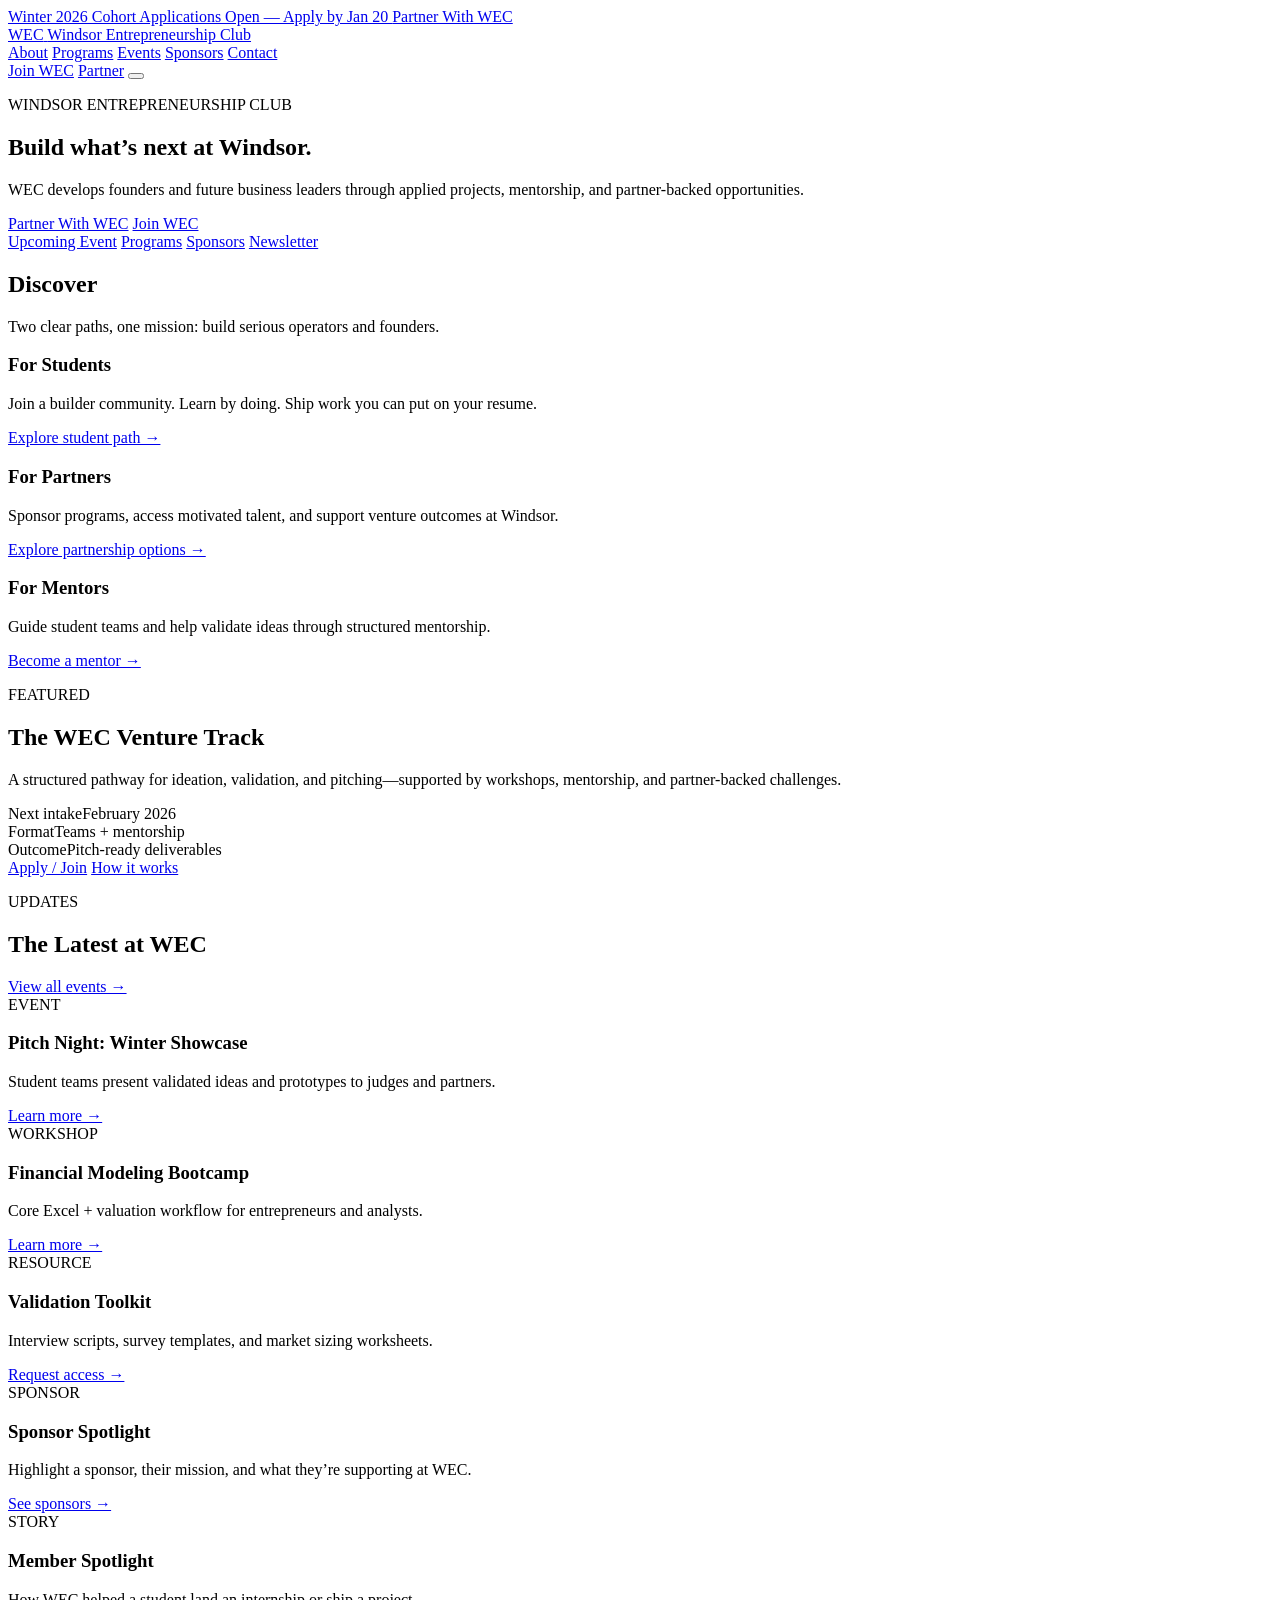
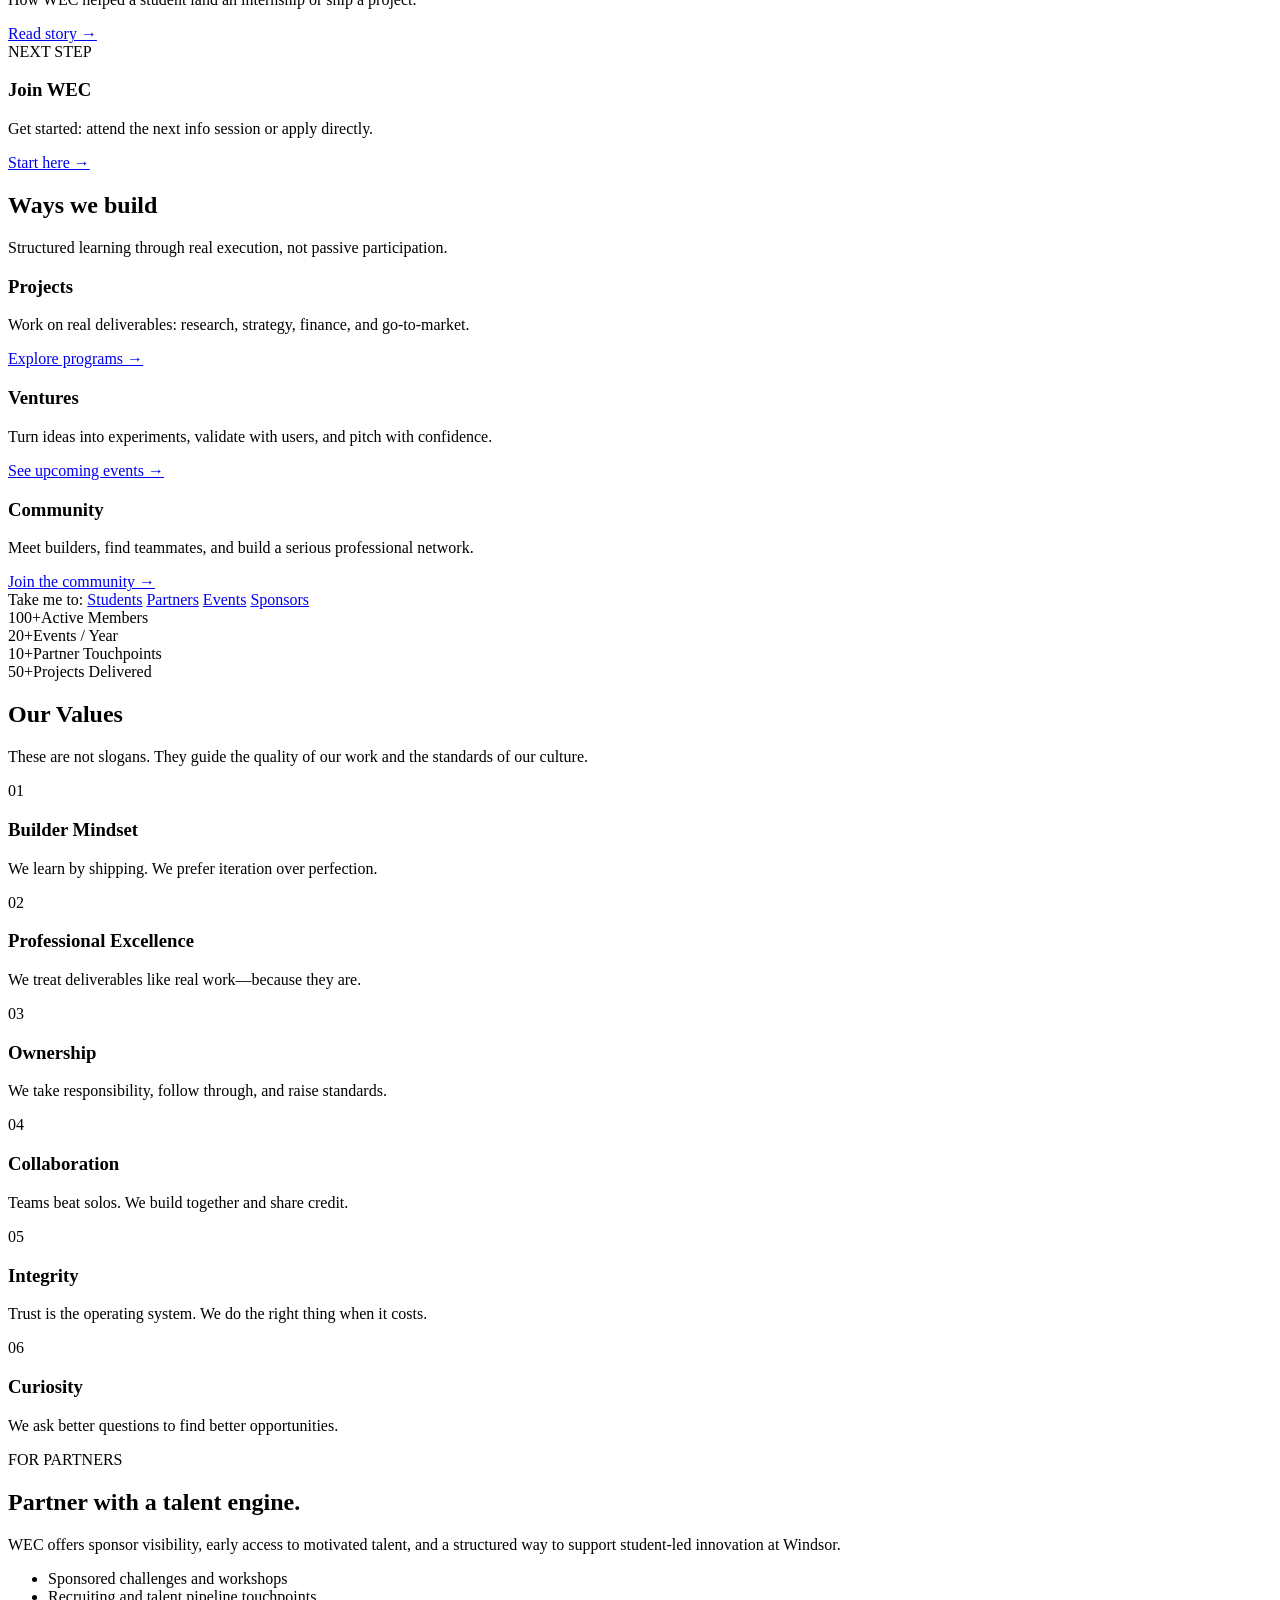
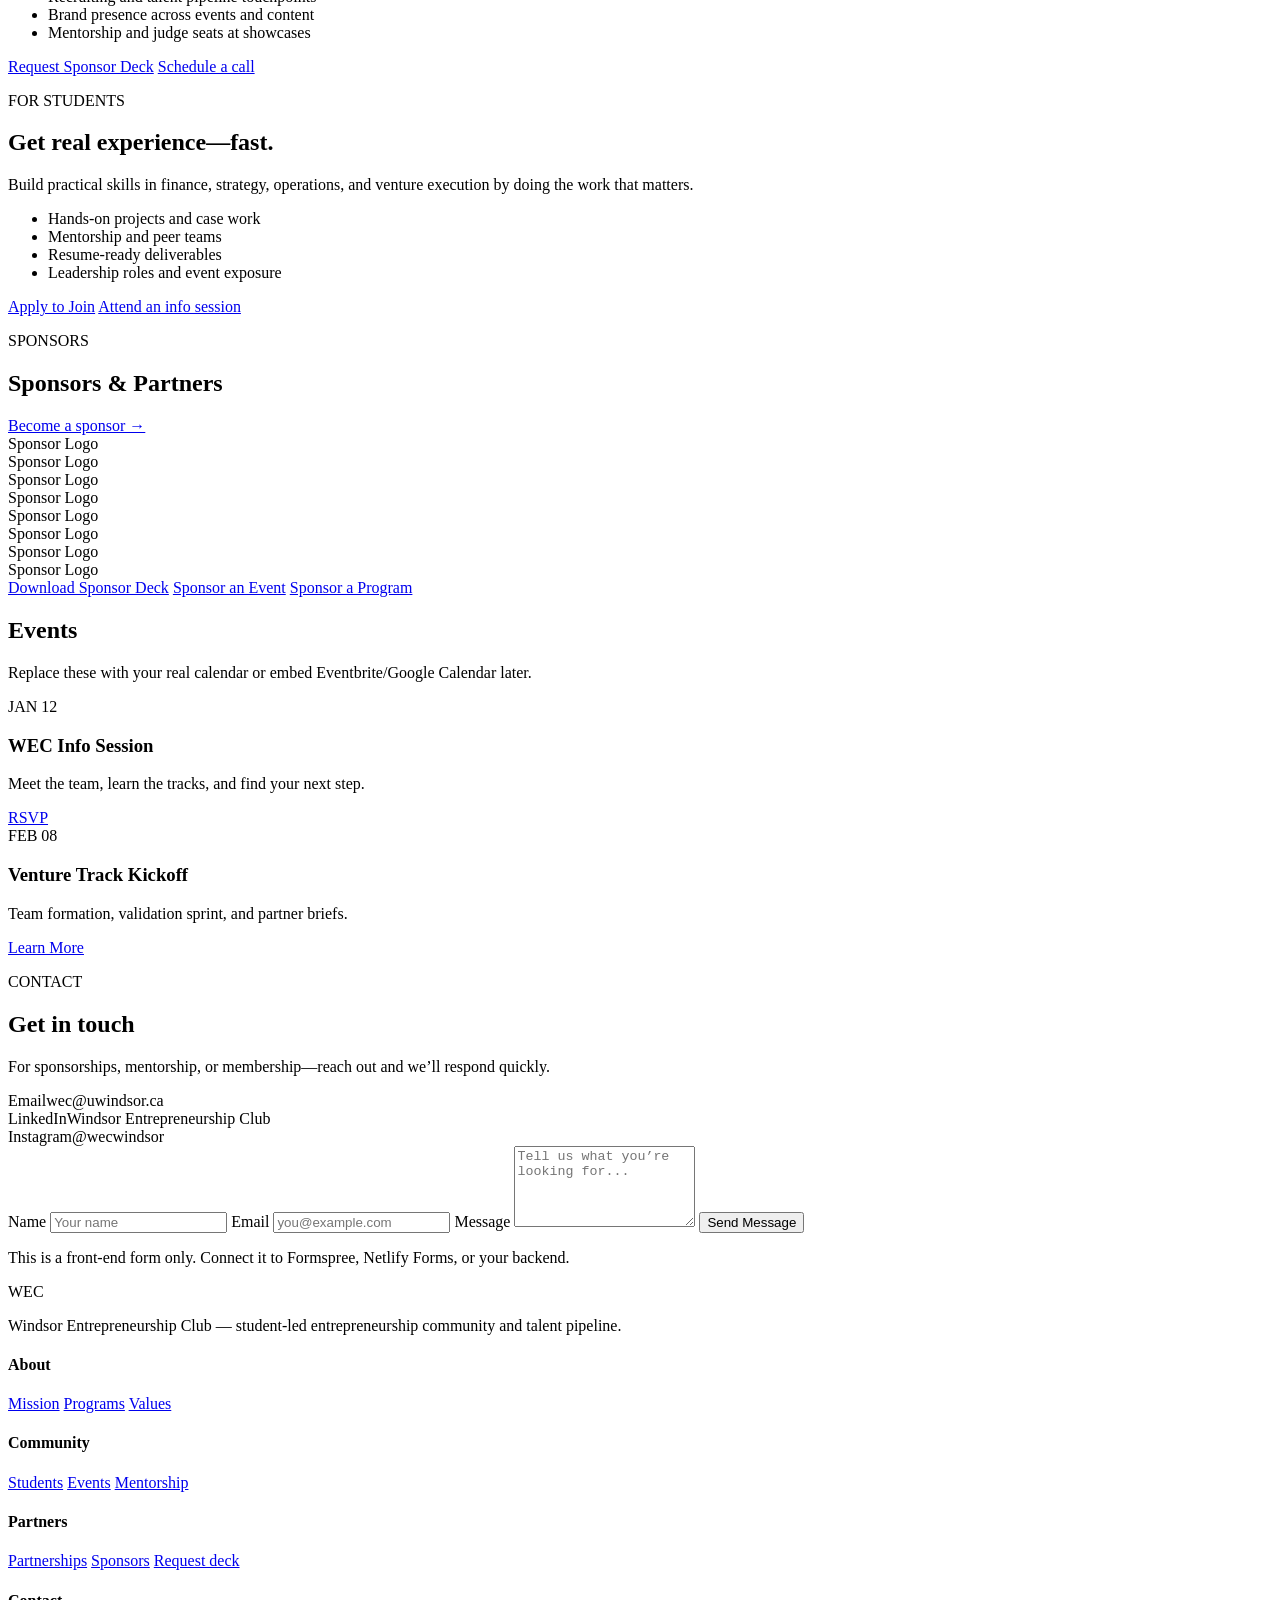
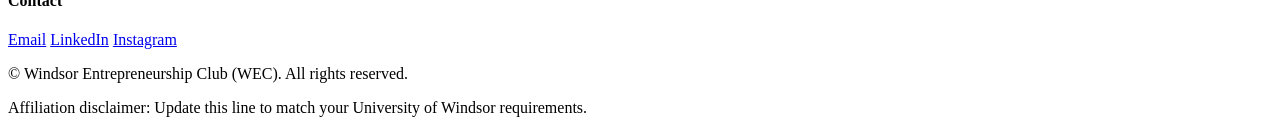
==== index.html @ 455e9944 "Update and rename WEC Website/main.html to index.html" ====
<!doctype html>
<html lang="en">
<head>
  <meta charset="utf-8" />
  <meta name="viewport" content="width=device-width, initial-scale=1" />
  <title>WEC — Windsor Entrepreneurship Club</title>
  <meta name="description" content="Windsor Entrepreneurship Club (WEC) — building founders and future business leaders through applied projects, mentorship, and partner-backed opportunities." />
  <link rel="preconnect" href="https://fonts.googleapis.com">
  <link rel="preconnect" href="https://fonts.gstatic.com" crossorigin>
  <!-- You can swap this for your preferred font -->
  <link href="https://fonts.googleapis.com/css2?family=Inter:wght@300;400;500;600;700&display=swap" rel="stylesheet">
  <link rel="stylesheet" href="styles.css" />
</head>

<body>
  <!-- Top Announcement Bar -->
  <div class="topbar" role="region" aria-label="Announcements">
    <div class="container topbar__inner">
      <a class="topbar__link" href="#latest">
        Winter 2026 Cohort Applications Open — Apply by Jan 20
      </a>
      <a class="topbar__cta" href="#contact">Partner With WEC</a>
    </div>
  </div>

  <!-- Header / Nav -->
  <header class="header" role="banner">
    <div class="container header__inner">
      <a class="brand" href="#top" aria-label="WEC Home">
        <span class="brand__mark">WEC</span>
        <span class="brand__text">Windsor Entrepreneurship Club</span>
      </a>

      <nav class="nav" aria-label="Primary navigation">
        <a href="#about">About</a>
        <a href="#programs">Programs</a>
        <a href="#events">Events</a>
        <a href="#sponsors">Sponsors</a>
        <a href="#contact">Contact</a>
      </nav>

      <div class="header__actions">
        <a class="btn btn--ghost" href="#students">Join WEC</a>
        <a class="btn btn--primary" href="#partners">Partner</a>

        <button class="menuBtn" type="button" aria-label="Open menu" aria-expanded="false" aria-controls="mobileMenu">
          <span></span><span></span><span></span>
        </button>
      </div>
    </div>

    <!-- Mobile Menu -->
    <div id="mobileMenu" class="mobileMenu" hidden>
      <div class="container mobileMenu__inner">
        <a href="#about">About</a>
        <a href="#programs">Programs</a>
        <a href="#events">Events</a>
        <a href="#sponsors">Sponsors</a>
        <a href="#contact">Contact</a>
        <div class="mobileMenu__ctas">
          <a class="btn btn--ghost" href="#students">Join WEC</a>
          <a class="btn btn--primary" href="#partners">Partner</a>
        </div>
      </div>
    </div>
  </header>

  <main id="top">
    <!-- HERO (full-bleed, VOUS-style) -->
    <section class="hero" aria-label="Hero">
      <div class="hero__media" aria-hidden="true">
        <!-- Option A: Background image -->
        <div class="hero__bg" style="background-image:url('https://images.unsplash.com/photo-1521737604893-d14cc237f11d?auto=format&fit=crop&w=2400&q=80');"></div>

        <!-- Option B: Background video (uncomment and provide src)
        <video class="hero__video" autoplay muted loop playsinline>
          <source src="assets/wec-hero.mp4" type="video/mp4" />
        </video>
        -->
        <div class="hero__overlay"></div>
      </div>

      <div class="container hero__content">
        <p class="eyebrow">WINDSOR ENTREPRENEURSHIP CLUB</p>
        <h1>Build what’s next at Windsor.</h1>
        <p class="lead">
          WEC develops founders and future business leaders through applied projects, mentorship,
          and partner-backed opportunities.
        </p>

        <div class="hero__ctaRow">
          <a class="btn btn--primary" href="#partners">Partner With WEC</a>
          <a class="btn btn--ghost" href="#students">Join WEC</a>
        </div>

        <div class="hero__quicklinks" role="navigation" aria-label="Quick links">
          <a href="#events">Upcoming Event</a>
          <a href="#programs">Programs</a>
          <a href="#sponsors">Sponsors</a>
          <a href="#contact">Newsletter</a>
        </div>
      </div>
    </section>

    <!-- DISCOVER TILES -->
    <section class="section" aria-label="Discover">
      <div class="container">
        <div class="section__head">
          <h2>Discover</h2>
          <p>Two clear paths, one mission: build serious operators and founders.</p>
        </div>

        <div class="grid grid--3">
          <article class="tile">
            <div class="tile__img" style="background-image:url('https://images.unsplash.com/photo-1523240795612-9a054b0db644?auto=format&fit=crop&w=1600&q=80');"></div>
            <div class="tile__body">
              <h3>For Students</h3>
              <p>Join a builder community. Learn by doing. Ship work you can put on your resume.</p>
              <a class="link" href="#students">Explore student path →</a>
            </div>
          </article>

          <article class="tile">
            <div class="tile__img" style="background-image:url('https://images.unsplash.com/photo-1556761175-4b46a572b786?auto=format&fit=crop&w=1600&q=80');"></div>
            <div class="tile__body">
              <h3>For Partners</h3>
              <p>Sponsor programs, access motivated talent, and support venture outcomes at Windsor.</p>
              <a class="link" href="#partners">Explore partnership options →</a>
            </div>
          </article>

          <article class="tile">
            <div class="tile__img" style="background-image:url('https://images.unsplash.com/photo-1522202176988-66273c2fd55f?auto=format&fit=crop&w=1600&q=80');"></div>
            <div class="tile__body">
              <h3>For Mentors</h3>
              <p>Guide student teams and help validate ideas through structured mentorship.</p>
              <a class="link" href="#contact">Become a mentor →</a>
            </div>
          </article>
        </div>
      </div>
    </section>

    <!-- CONNECT FEATURE -->
    <section class="section section--alt" id="programs" aria-label="Featured program">
      <div class="container">
        <div class="feature">
          <div class="feature__content">
            <p class="eyebrow">FEATURED</p>
            <h2>The WEC Venture Track</h2>
            <p class="lead">
              A structured pathway for ideation, validation, and pitching—supported by workshops,
              mentorship, and partner-backed challenges.
            </p>
            <div class="feature__meta">
              <div><span class="meta__label">Next intake</span><span class="meta__value">February 2026</span></div>
              <div><span class="meta__label">Format</span><span class="meta__value">Teams + mentorship</span></div>
              <div><span class="meta__label">Outcome</span><span class="meta__value">Pitch-ready deliverables</span></div>
            </div>
            <div class="feature__actions">
              <a class="btn btn--primary" href="#contact">Apply / Join</a>
              <a class="btn btn--ghost" href="#about">How it works</a>
            </div>
          </div>

          <div class="feature__media" aria-hidden="true">
            <div class="feature__img" style="background-image:url('https://images.unsplash.com/photo-1559136555-9303baea8ebd?auto=format&fit=crop&w=1800&q=80');"></div>
          </div>
        </div>
      </div>
    </section>

    <!-- LATEST -->
    <section class="section" id="latest" aria-label="Latest">
      <div class="container">
        <div class="section__head section__head--row">
          <div>
            <p class="eyebrow">UPDATES</p>
            <h2>The Latest at WEC</h2>
          </div>
          <a class="link" href="#events">View all events →</a>
        </div>

        <div class="cards">
          <article class="card">
            <span class="tag">EVENT</span>
            <h3>Pitch Night: Winter Showcase</h3>
            <p>Student teams present validated ideas and prototypes to judges and partners.</p>
            <a class="link" href="#events">Learn more →</a>
          </article>

          <article class="card">
            <span class="tag">WORKSHOP</span>
            <h3>Financial Modeling Bootcamp</h3>
            <p>Core Excel + valuation workflow for entrepreneurs and analysts.</p>
            <a class="link" href="#events">Learn more →</a>
          </article>

          <article class="card">
            <span class="tag">RESOURCE</span>
            <h3>Validation Toolkit</h3>
            <p>Interview scripts, survey templates, and market sizing worksheets.</p>
            <a class="link" href="#contact">Request access →</a>
          </article>

          <article class="card">
            <span class="tag">SPONSOR</span>
            <h3>Sponsor Spotlight</h3>
            <p>Highlight a sponsor, their mission, and what they’re supporting at WEC.</p>
            <a class="link" href="#sponsors">See sponsors →</a>
          </article>

          <article class="card">
            <span class="tag">STORY</span>
            <h3>Member Spotlight</h3>
            <p>How WEC helped a student land an internship or ship a project.</p>
            <a class="link" href="#students">Read story →</a>
          </article>

          <article class="card">
            <span class="tag">NEXT STEP</span>
            <h3>Join WEC</h3>
            <p>Get started: attend the next info session or apply directly.</p>
            <a class="link" href="#students">Start here →</a>
          </article>
        </div>
      </div>
    </section>

    <!-- WAYS WE DO COMMUNITY (Pillars) -->
    <section class="section section--alt" aria-label="Ways we do community">
      <div class="container">
        <div class="section__head">
          <h2>Ways we build</h2>
          <p>Structured learning through real execution, not passive participation.</p>
        </div>

        <div class="pillars">
          <div class="pillar">
            <h3>Projects</h3>
            <p>Work on real deliverables: research, strategy, finance, and go-to-market.</p>
            <a class="link" href="#programs">Explore programs →</a>
          </div>
          <div class="pillar">
            <h3>Ventures</h3>
            <p>Turn ideas into experiments, validate with users, and pitch with confidence.</p>
            <a class="link" href="#events">See upcoming events →</a>
          </div>
          <div class="pillar">
            <h3>Community</h3>
            <p>Meet builders, find teammates, and build a serious professional network.</p>
            <a class="link" href="#students">Join the community →</a>
          </div>
        </div>

        <div class="takeMeTo" aria-label="Take me to">
          <span class="takeMeTo__label">Take me to:</span>
          <a href="#students">Students</a>
          <a href="#partners">Partners</a>
          <a href="#events">Events</a>
          <a href="#sponsors">Sponsors</a>
        </div>
      </div>
    </section>

    <!-- METRICS BAND -->
    <section class="metrics" aria-label="Impact metrics">
      <div class="container metrics__inner">
        <div class="metric"><span class="metric__num">100+</span><span class="metric__label">Active Members</span></div>
        <div class="metric"><span class="metric__num">20+</span><span class="metric__label">Events / Year</span></div>
        <div class="metric"><span class="metric__num">10+</span><span class="metric__label">Partner Touchpoints</span></div>
        <div class="metric"><span class="metric__num">50+</span><span class="metric__label">Projects Delivered</span></div>
      </div>
    </section>

    <!-- VALUES SLIDER (Drag) -->
  <section class="section valuesSection" aria-label="Values" id="about">
  <div class="container">
    <div class="section__head">
      <h2>Our Values</h2>
      <p>These are not slogans. They guide the quality of our work and the standards of our culture.</p>
    </div>
  </div>

  <!-- Pinned area (sticky) -->
  <div class="valuesPin">
    <div class="container">
      <div class="valuesViewport">
        <div class="values__track" data-horizontal-track>
          <!-- value cards unchanged -->
          <article class="valueCard">
            <div class="valueCard__num">01</div>
            <h3>Builder Mindset</h3>
            <p>We learn by shipping. We prefer iteration over perfection.</p>
          </article>

          <article class="valueCard">
            <div class="valueCard__num">02</div>
            <h3>Professional Excellence</h3>
            <p>We treat deliverables like real work—because they are.</p>
          </article>

          <article class="valueCard">
            <div class="valueCard__num">03</div>
            <h3>Ownership</h3>
            <p>We take responsibility, follow through, and raise standards.</p>
          </article>

          <article class="valueCard">
            <div class="valueCard__num">04</div>
            <h3>Collaboration</h3>
            <p>Teams beat solos. We build together and share credit.</p>
          </article>

          <article class="valueCard">
            <div class="valueCard__num">05</div>
            <h3>Integrity</h3>
            <p>Trust is the operating system. We do the right thing when it costs.</p>
          </article>

          <article class="valueCard">
            <div class="valueCard__num">06</div>
            <h3>Curiosity</h3>
            <p>We ask better questions to find better opportunities.</p>
          </article>
        </div>
      </div>
    </div>
  </div>
</section>


    <!-- PARTNERS / STUDENTS SPLIT SECTIONS -->
    <section class="section section--alt" id="partners" aria-label="For partners">
      <div class="container split">
        <div class="split__left">
          <p class="eyebrow">FOR PARTNERS</p>
          <h2>Partner with a talent engine.</h2>
          <p class="lead">
            WEC offers sponsor visibility, early access to motivated talent, and a structured way
            to support student-led innovation at Windsor.
          </p>
          <ul class="bullets">
            <li>Sponsored challenges and workshops</li>
            <li>Recruiting and talent pipeline touchpoints</li>
            <li>Brand presence across events and content</li>
            <li>Mentorship and judge seats at showcases</li>
          </ul>
          <div class="split__actions">
            <a class="btn btn--primary" href="#contact">Request Sponsor Deck</a>
            <a class="btn btn--ghost" href="#contact">Schedule a call</a>
          </div>
        </div>

        <div class="split__right" aria-hidden="true">
          <div class="split__img" style="background-image:url('https://images.unsplash.com/photo-1553877522-43269d4ea984?auto=format&fit=crop&w=1800&q=80');"></div>
        </div>
      </div>
    </section>

    <section class="section" id="students" aria-label="For students">
      <div class="container split split--reverse">
        <div class="split__left">
          <p class="eyebrow">FOR STUDENTS</p>
          <h2>Get real experience—fast.</h2>
          <p class="lead">
            Build practical skills in finance, strategy, operations, and venture execution by doing
            the work that matters.
          </p>
          <ul class="bullets">
            <li>Hands-on projects and case work</li>
            <li>Mentorship and peer teams</li>
            <li>Resume-ready deliverables</li>
            <li>Leadership roles and event exposure</li>
          </ul>
          <div class="split__actions">
            <a class="btn btn--primary" href="#contact">Apply to Join</a>
            <a class="btn btn--ghost" href="#events">Attend an info session</a>
          </div>
        </div>

        <div class="split__right" aria-hidden="true">
          <div class="split__img" style="background-image:url('https://images.unsplash.com/photo-1522071820081-009f0129c71c?auto=format&fit=crop&w=1800&q=80');"></div>
        </div>
      </div>
    </section>

    <!-- SPONSORS -->
    <section class="section section--alt" id="sponsors" aria-label="Sponsors">
      <div class="container">
        <div class="section__head section__head--row">
          <div>
            <p class="eyebrow">SPONSORS</p>
            <h2>Sponsors & Partners</h2>
          </div>
          <a class="link" href="#contact">Become a sponsor →</a>
        </div>

        <div class="logoWall" role="list" aria-label="Sponsor logos">
          <!-- Replace these with real sponsor logos (SVG/PNG). -->
          <div class="logo" role="listitem">Sponsor Logo</div>
          <div class="logo" role="listitem">Sponsor Logo</div>
          <div class="logo" role="listitem">Sponsor Logo</div>
          <div class="logo" role="listitem">Sponsor Logo</div>
          <div class="logo" role="listitem">Sponsor Logo</div>
          <div class="logo" role="listitem">Sponsor Logo</div>
          <div class="logo" role="listitem">Sponsor Logo</div>
          <div class="logo" role="listitem">Sponsor Logo</div>
        </div>

        <div class="sponsorActions">
          <a class="btn btn--primary" href="#contact">Download Sponsor Deck</a>
          <a class="btn btn--ghost" href="#contact">Sponsor an Event</a>
          <a class="btn btn--ghost" href="#contact">Sponsor a Program</a>
        </div>
      </div>
    </section>

    <!-- EVENTS (simple placeholder) -->
    <section class="section" id="events" aria-label="Events">
      <div class="container">
        <div class="section__head">
          <h2>Events</h2>
          <p>Replace these with your real calendar or embed Eventbrite/Google Calendar later.</p>
        </div>

        <div class="eventList">
          <div class="event">
            <div class="event__date">
              <span class="event__month">JAN</span>
              <span class="event__day">12</span>
            </div>
            <div class="event__body">
              <h3>WEC Info Session</h3>
              <p>Meet the team, learn the tracks, and find your next step.</p>
            </div>
            <a class="btn btn--ghost" href="#contact">RSVP</a>
          </div>

          <div class="event">
            <div class="event__date">
              <span class="event__month">FEB</span>
              <span class="event__day">08</span>
            </div>
            <div class="event__body">
              <h3>Venture Track Kickoff</h3>
              <p>Team formation, validation sprint, and partner briefs.</p>
            </div>
            <a class="btn btn--ghost" href="#contact">Learn More</a>
          </div>
        </div>
      </div>
    </section>

    <!-- CONTACT -->
    <section class="section section--alt" id="contact" aria-label="Contact">
      <div class="container contact">
        <div>
          <p class="eyebrow">CONTACT</p>
          <h2>Get in touch</h2>
          <p class="lead">For sponsorships, mentorship, or membership—reach out and we’ll respond quickly.</p>

          <div class="contact__meta">
            <div><span class="meta__label">Email</span><span class="meta__value">wec@uwindsor.ca</span></div>
            <div><span class="meta__label">LinkedIn</span><span class="meta__value">Windsor Entrepreneurship Club</span></div>
            <div><span class="meta__label">Instagram</span><span class="meta__value">@wecwindsor</span></div>
          </div>
        </div>

        <form class="form" onsubmit="return false;">
          <label>
            <span>Name</span>
            <input type="text" placeholder="Your name" required />
          </label>

          <label>
            <span>Email</span>
            <input type="email" placeholder="you@example.com" required />
          </label>

          <label>
            <span>Message</span>
            <textarea rows="5" placeholder="Tell us what you’re looking for..." required></textarea>
          </label>

          <button class="btn btn--primary" type="submit">Send Message</button>
          <p class="form__note">This is a front-end form only. Connect it to Formspree, Netlify Forms, or your backend.</p>
        </form>
      </div>
    </section>
  </main>

  <!-- Footer -->
  <footer class="footer" role="contentinfo">
    <div class="container footer__inner">
      <div class="footer__brand">
        <div class="brand__mark brand__mark--footer">WEC</div>
        <p>Windsor Entrepreneurship Club — student-led entrepreneurship community and talent pipeline.</p>
      </div>

      <div class="footer__cols">
        <div class="footer__col">
          <h4>About</h4>
          <a href="#about">Mission</a>
          <a href="#programs">Programs</a>
          <a href="#values">Values</a>
        </div>
        <div class="footer__col">
          <h4>Community</h4>
          <a href="#students">Students</a>
          <a href="#events">Events</a>
          <a href="#contact">Mentorship</a>
        </div>
        <div class="footer__col">
          <h4>Partners</h4>
          <a href="#partners">Partnerships</a>
          <a href="#sponsors">Sponsors</a>
          <a href="#contact">Request deck</a>
        </div>
        <div class="footer__col">
          <h4>Contact</h4>
          <a href="#contact">Email</a>
          <a href="#contact">LinkedIn</a>
          <a href="#contact">Instagram</a>
        </div>
      </div>
    </div>

    <div class="container footer__bottom">
      <p>© <span id="year"></span> Windsor Entrepreneurship Club (WEC). All rights reserved.</p>
      <p class="muted">Affiliation disclaimer: Update this line to match your University of Windsor requirements.</p>
    </div>
  </footer>

  <script src="script.js"></script>
</body>
</html>
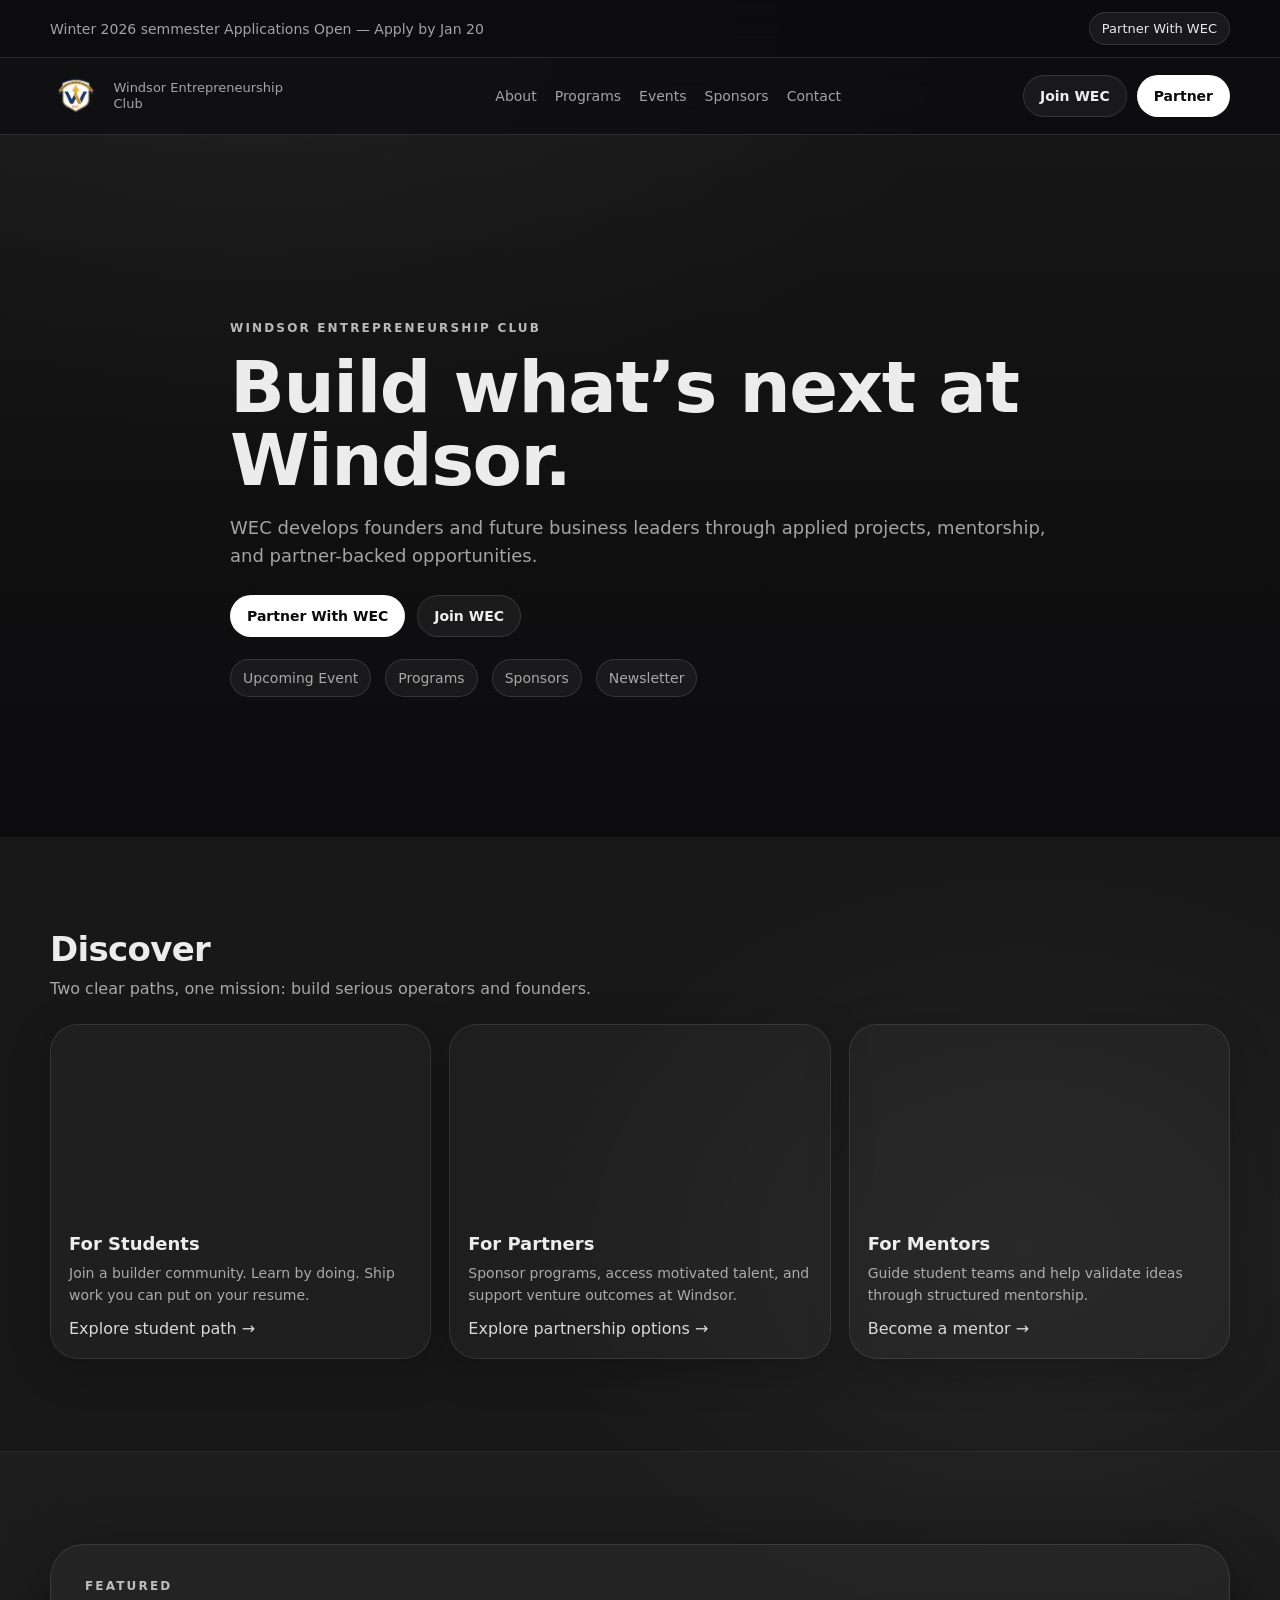
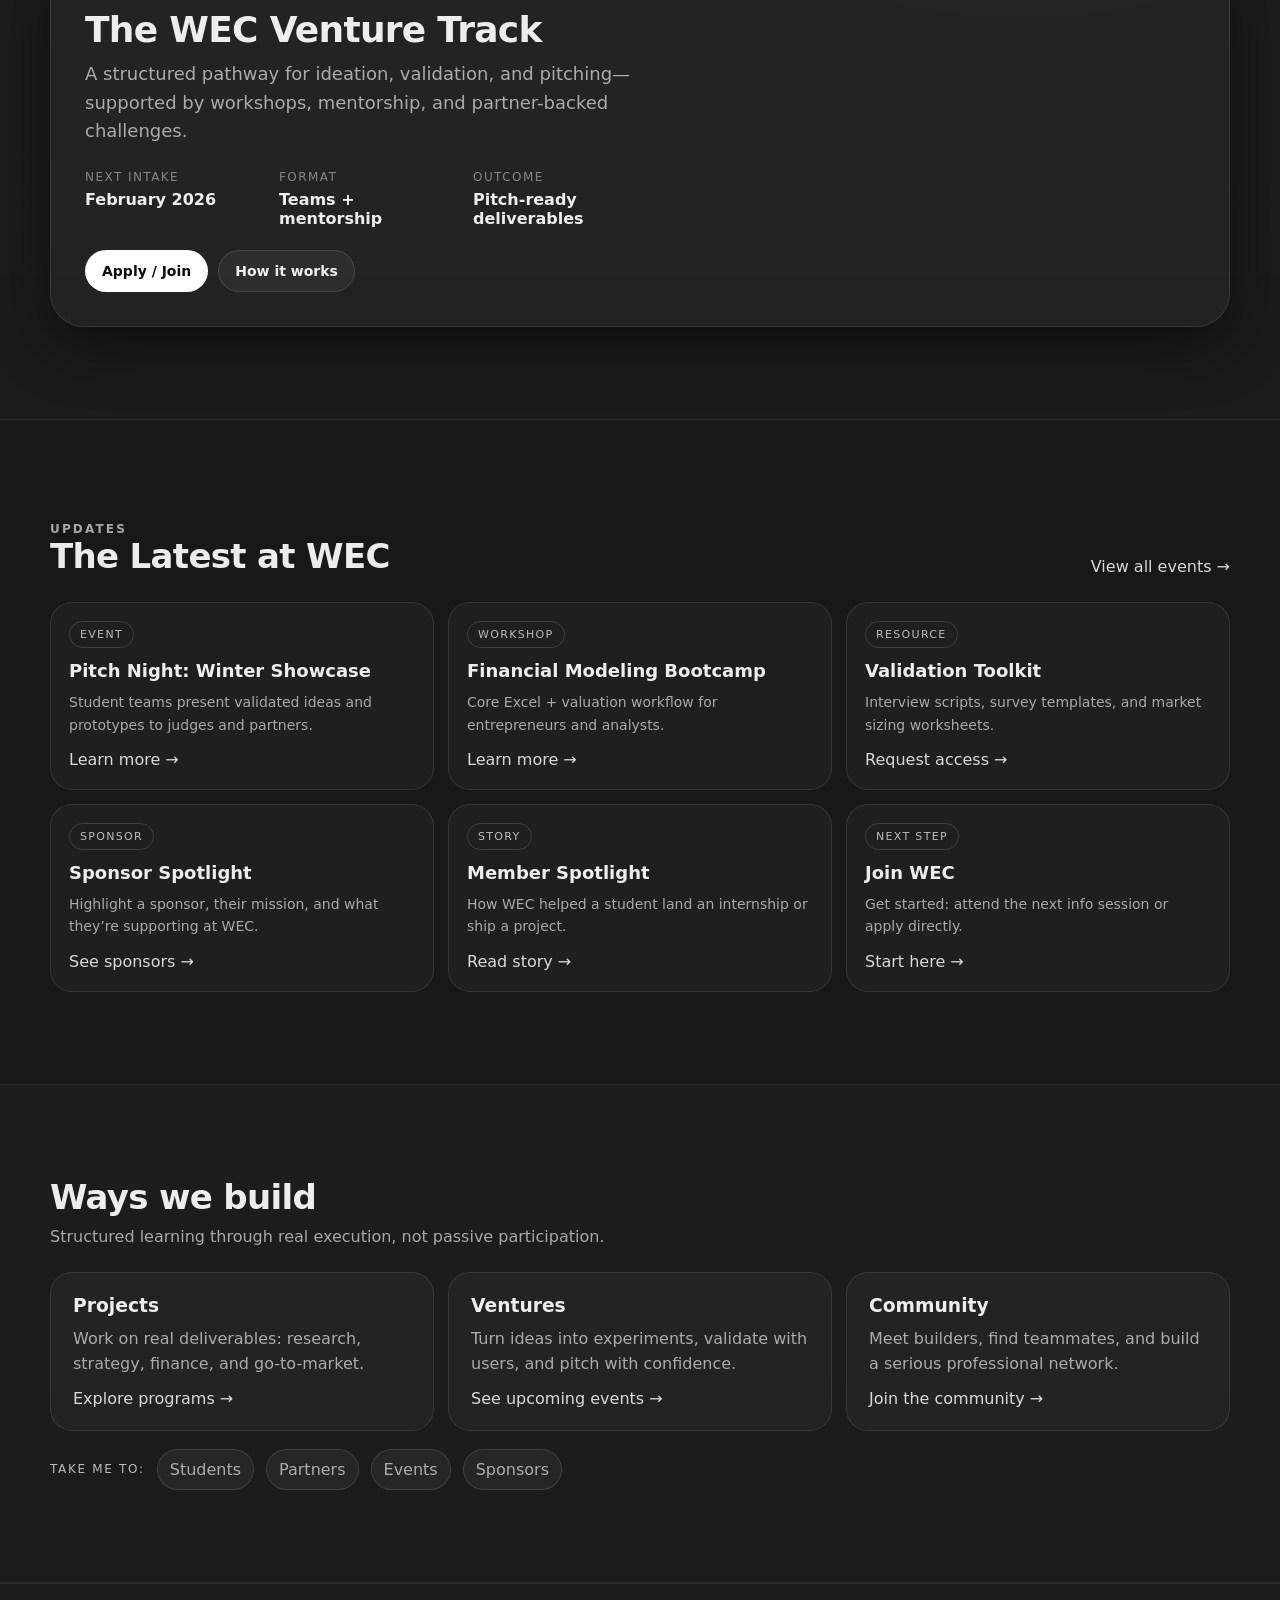
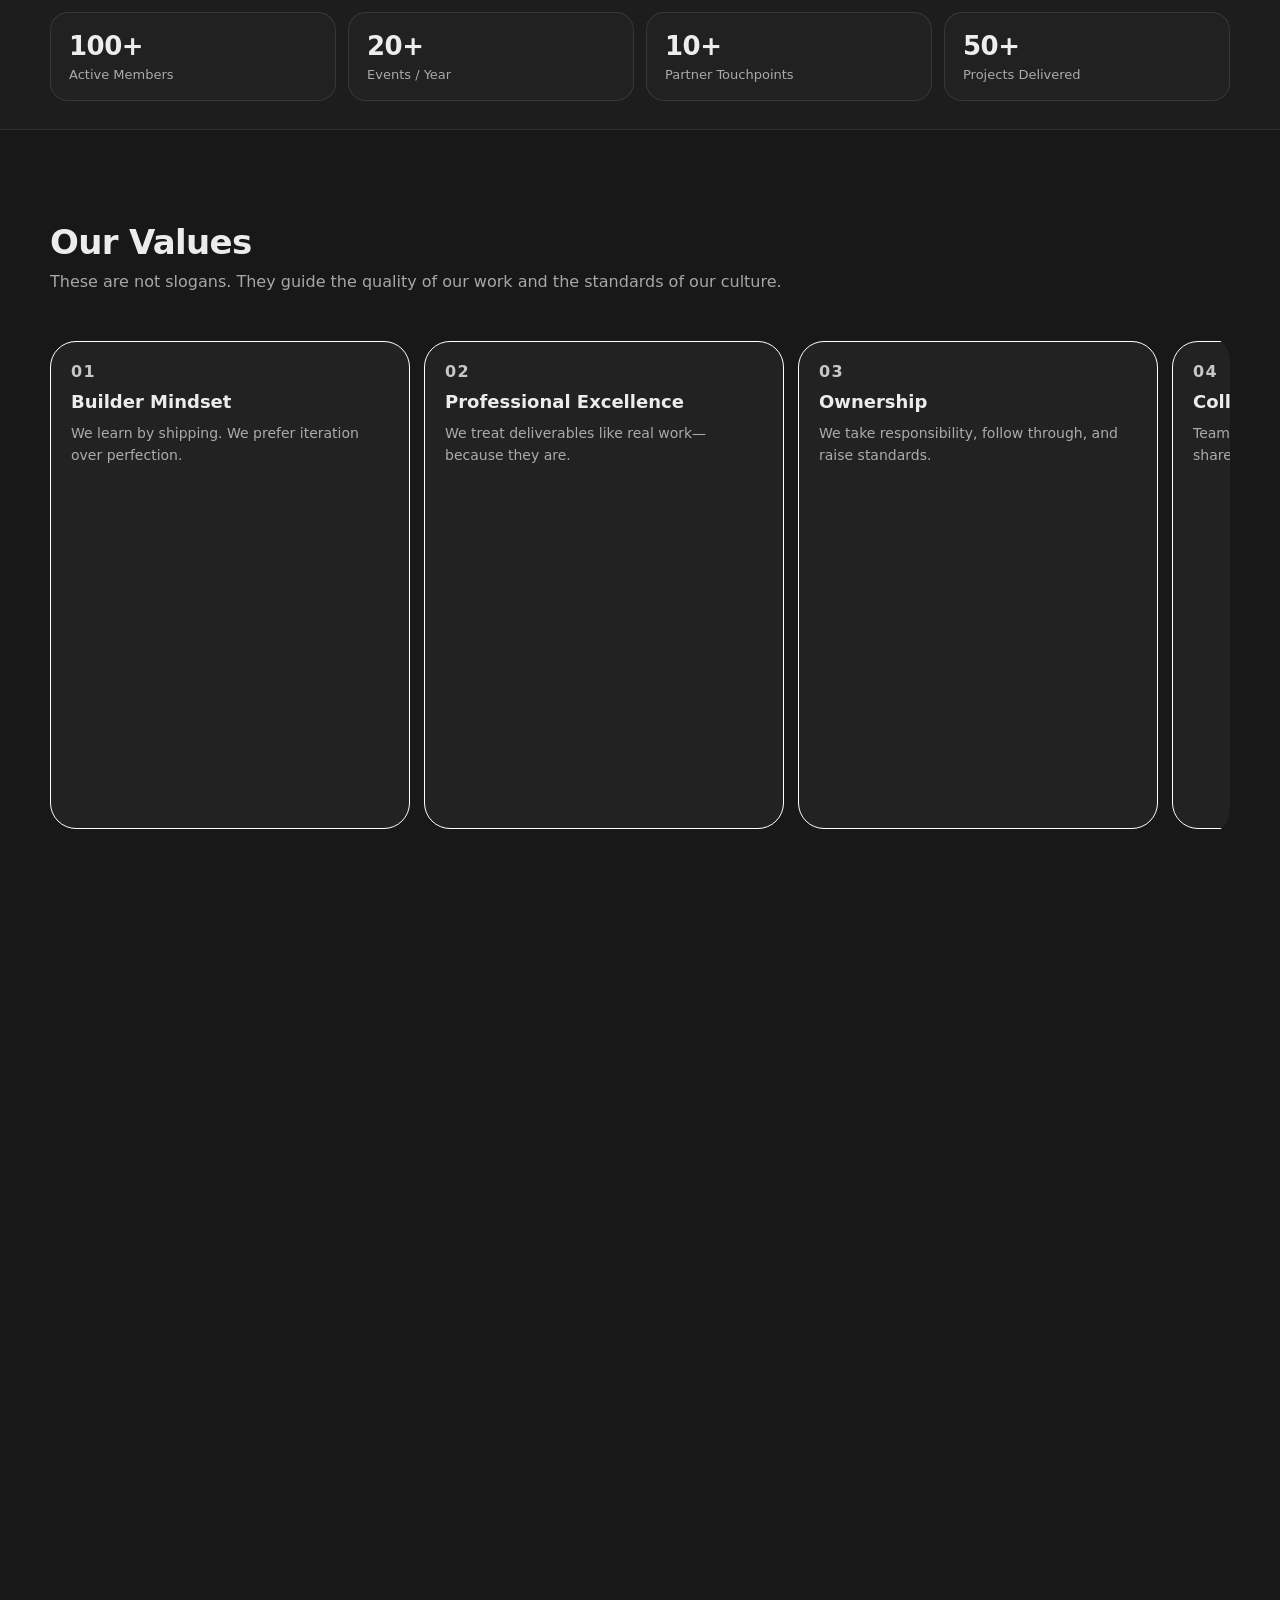
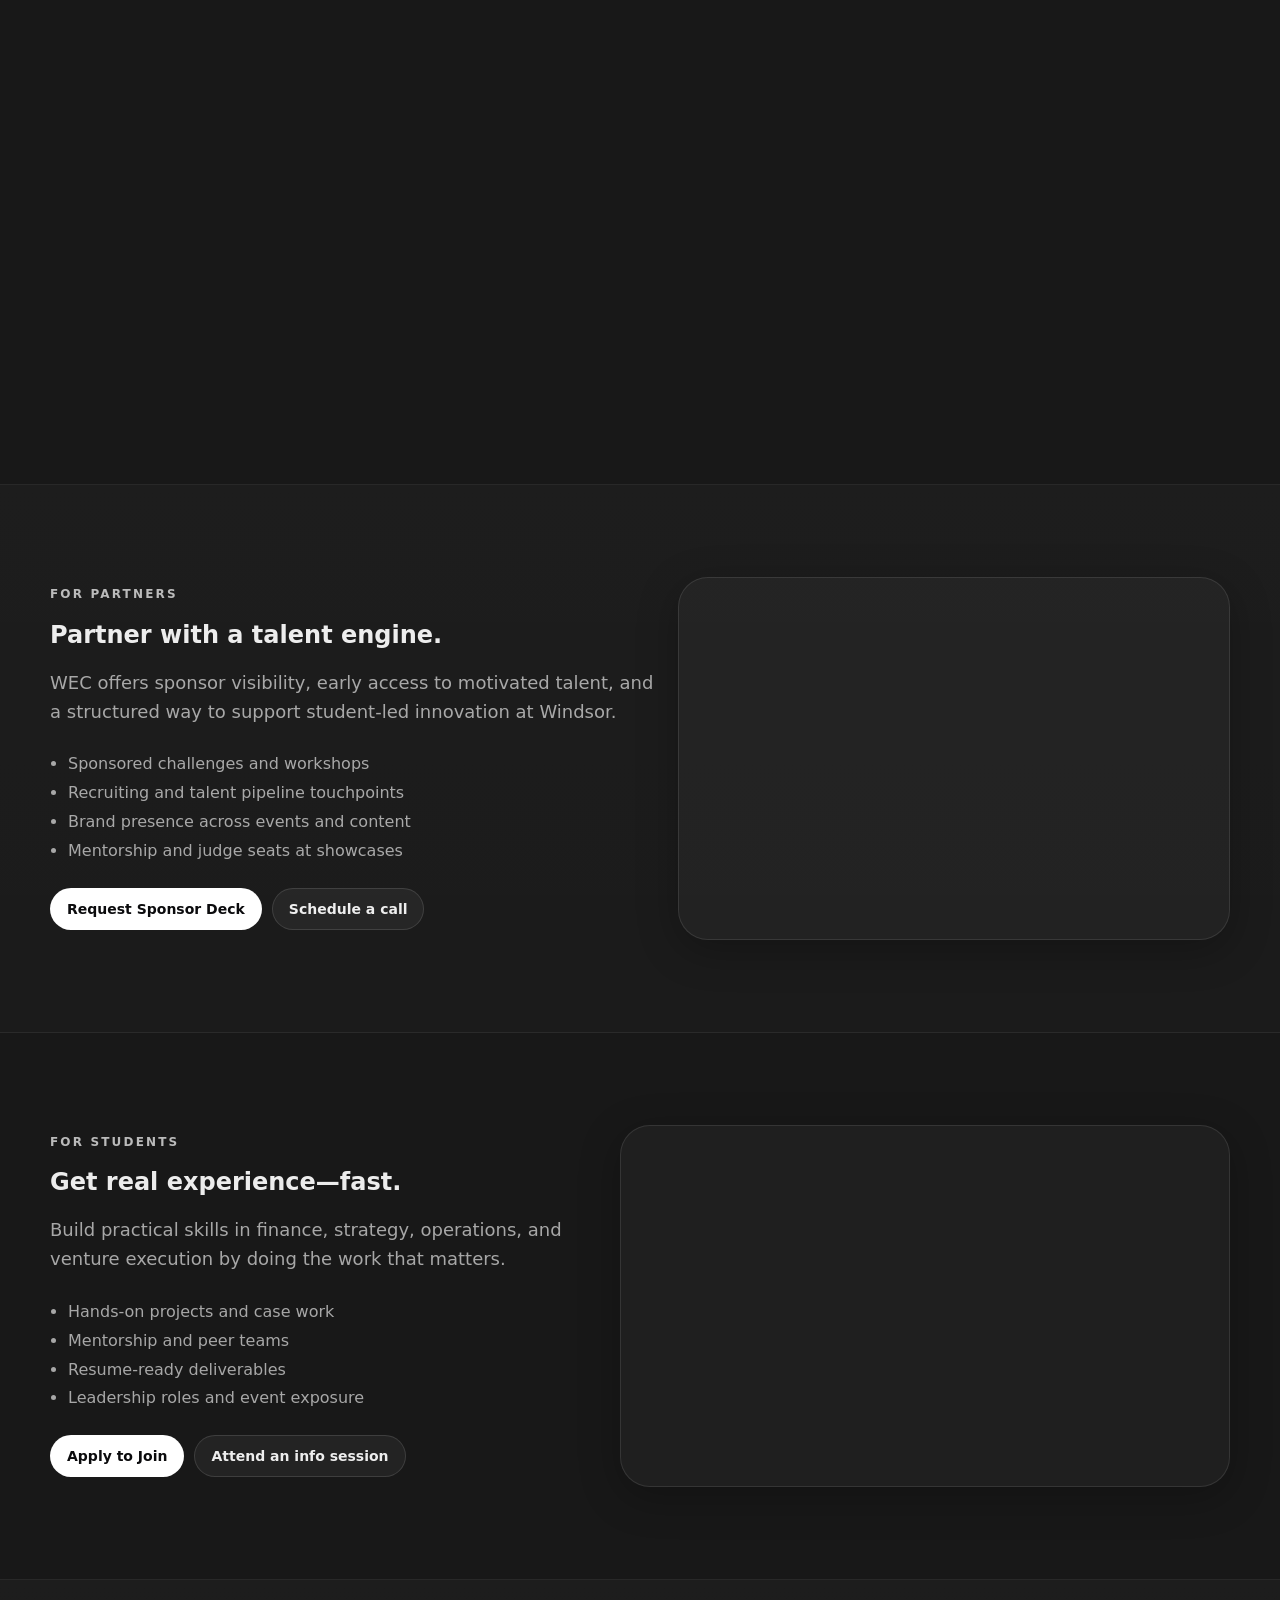
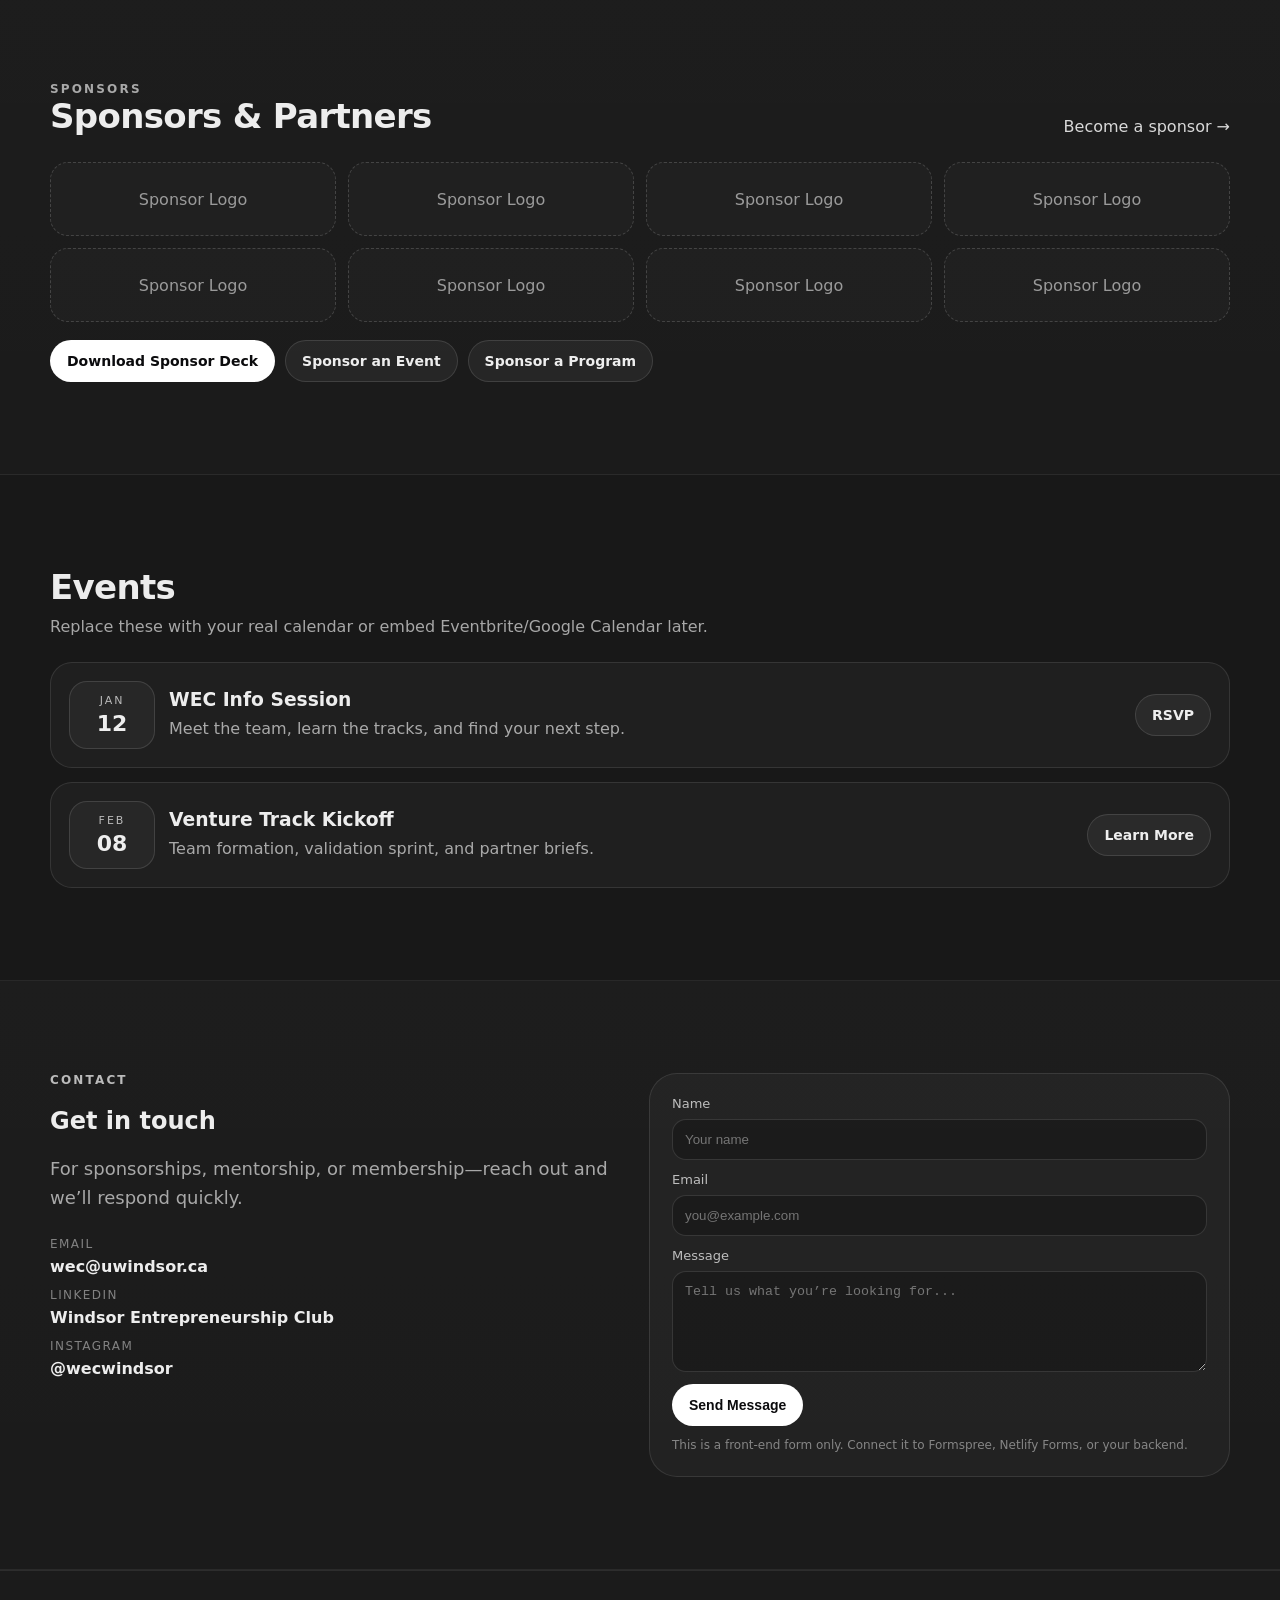
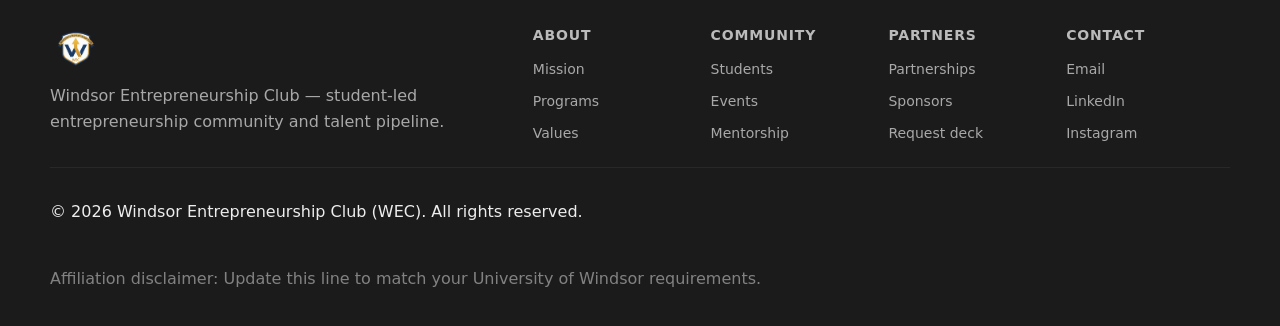
==== commit 1209adbb: "Add files via upload" ====
--- a/index.html
+++ b/index.html
@@ -17,7 +17,7 @@
   <div class="topbar" role="region" aria-label="Announcements">
     <div class="container topbar__inner">
       <a class="topbar__link" href="#latest">
-        Winter 2026 Cohort Applications Open — Apply by Jan 20
+        Winter 2026 semmester Applications Open — Apply by Jan 20
       </a>
       <a class="topbar__cta" href="#contact">Partner With WEC</a>
     </div>
@@ -27,9 +27,10 @@
   <header class="header" role="banner">
     <div class="container header__inner">
       <a class="brand" href="#top" aria-label="WEC Home">
-        <span class="brand__mark">WEC</span>
+        <img src="logo.png" alt="Windsor Entrepreneurship Club Logo" class="brand__logo"/>
         <span class="brand__text">Windsor Entrepreneurship Club</span>
       </a>
+
 
       <nav class="nav" aria-label="Primary navigation">
         <a href="#about">About</a>
@@ -69,14 +70,14 @@
     <!-- HERO (full-bleed, VOUS-style) -->
     <section class="hero" aria-label="Hero">
       <div class="hero__media" aria-hidden="true">
-        <!-- Option A: Background image -->
+        <!-- Option A: Background image
         <div class="hero__bg" style="background-image:url('https://images.unsplash.com/photo-1521737604893-d14cc237f11d?auto=format&fit=crop&w=2400&q=80');"></div>
-
-        <!-- Option B: Background video (uncomment and provide src)
+        -->
+        <!-- Option B: Background video (uncomment and provide src)-->
         <video class="hero__video" autoplay muted loop playsinline>
-          <source src="assets/wec-hero.mp4" type="video/mp4" />
+          <source src="hero.mp4" type="video/mp4" />
         </video>
-        -->
+        
         <div class="hero__overlay"></div>
       </div>
 
@@ -494,7 +495,11 @@
   <footer class="footer" role="contentinfo">
     <div class="container footer__inner">
       <div class="footer__brand">
-        <div class="brand__mark brand__mark--footer">WEC</div>
+        <a class="brand" href="#top" aria-label="WEC Home">
+        <img src="logo.png" alt="Windsor Entrepreneurship Club Logo" class="brand__logo"/>
+  
+</a>
+
         <p>Windsor Entrepreneurship Club — student-led entrepreneurship community and talent pipeline.</p>
       </div>
 
--- a/styles.css
+++ b/styles.css
@@ -0,0 +1,926 @@
+:root{
+  --bg: #000000e7;
+  --bg2: #101014;
+  --card: rgba(255,255,255,0.06);
+  --border: rgba(255,255,255,0.12);
+  --text: rgba(255,255,255,0.92);
+  --muted: rgba(255,255,255,0.62);
+  --muted2: rgba(255,255,255,0.45);
+  --white: #ffffff;
+  --shadow: 0 18px 60px rgba(0,0,0,0.45);
+  --radius: 18px;
+  --radius2: 28px;
+  --max: 1180px;
+
+  --btn: rgba(255,255,255,0.12);
+  --btnHover: rgba(255,255,255,0.18);
+  --primary: #ffffff;          /* keep it simple, VOUS-style */
+  --primaryText: #0b0b0d;
+
+  --padY: 92px;
+  --padYsm: 64px;
+}
+
+*{ box-sizing: border-box; }
+html{ scroll-behavior: smooth; }
+body{
+  margin: 0;
+  font-family: Inter, system-ui, -apple-system, Segoe UI, Roboto, Arial, sans-serif;
+  background: radial-gradient(1200px 800px at 20% 0%, rgba(255,255,255,0.06), transparent 60%),
+              radial-gradient(900px 700px at 80% 15%, rgba(255,255,255,0.05), transparent 55%),
+              var(--bg);
+  color: var(--text);
+}
+
+a{ color: inherit; text-decoration: none; }
+a.link{ color: var(--text); opacity: .9; }
+a.link:hover{ opacity: 1; text-decoration: underline; text-underline-offset: 3px; }
+
+.container{
+  width: min(var(--max), calc(100% - 40px));
+  margin: 0 auto;
+}
+
+/* Topbar */
+.topbar{
+  position: sticky;
+  top: 0;
+  z-index: 60;
+  background: rgba(10,10,12,0.86);
+  backdrop-filter: blur(12px);
+  border-bottom: 1px solid var(--border);
+}
+.topbar__inner{
+  display:flex;
+  align-items:center;
+  justify-content:space-between;
+  padding: 12px 0;
+  gap: 16px;
+}
+.topbar__link{
+  font-size: 14px;
+  color: var(--muted);
+  white-space: nowrap;
+  overflow: hidden;
+  text-overflow: ellipsis;
+}
+.topbar__link:hover{ color: var(--text); }
+.topbar__cta{
+  font-size: 13px;
+  padding: 8px 12px;
+  border-radius: 999px;
+  border: 1px solid var(--border);
+  background: rgba(255,255,255,0.06);
+}
+.topbar__cta:hover{ background: rgba(255,255,255,0.10); }
+
+/* Header */
+.header{
+  position: sticky;
+  top: 45px; /* sits under topbar */
+  z-index: 50;
+  background: rgba(11,11,13,0.72);
+  backdrop-filter: blur(14px);
+  border-bottom: 1px solid var(--border);
+}
+.header__inner{
+  display:flex;
+  align-items:center;
+  justify-content:space-between;
+  padding: 16px 0;
+  gap: 14px;
+}
+.brand{
+  display:flex;
+  align-items:center;
+  gap: 12px;
+  min-width: 240px;
+}
+.brand__logo {
+  height: 44px;
+  width: auto;
+  display: block;
+  object-fit: contain;
+}
+
+.brand__text{
+  font-size: 13px;
+  line-height: 1.2;
+  color: var(--muted);
+  max-width: 200px;
+}
+
+.nav{
+  display:flex;
+  align-items:center;
+  gap: 18px;
+}
+.nav a{
+  font-size: 14px;
+  color: var(--muted);
+}
+.nav a:hover{ color: var(--text); }
+
+.header__actions{
+  display:flex;
+  align-items:center;
+  gap: 10px;
+}
+
+.btn{
+  display:inline-flex;
+  align-items:center;
+  justify-content:center;
+  gap: 10px;
+  padding: 12px 16px;
+  border-radius: 999px;
+  border: 1px solid var(--border);
+  font-size: 14px;
+  font-weight: 600;
+  background: var(--btn);
+  color: var(--text);
+  cursor: pointer;
+  transition: transform .12s ease, background .12s ease;
+}
+.btn:hover{ background: var(--btnHover); transform: translateY(-1px); }
+.btn:active{ transform: translateY(0); }
+
+.btn--primary{
+  background: var(--primary);
+  color: var(--primaryText);
+  border-color: rgba(255,255,255,0.45);
+}
+.btn--primary:hover{ background: rgba(255,255,255,0.92); }
+.btn--ghost{
+  background: rgba(255,255,255,0.05);
+}
+
+/* Mobile menu button */
+.menuBtn{
+  width: 44px;
+  height: 44px;
+  border-radius: 14px;
+  border: 1px solid var(--border);
+  background: rgba(255,255,255,0.06);
+  display:none;
+  padding: 10px;
+  cursor:pointer;
+}
+.menuBtn span{
+  display:block;
+  height: 2px;
+  width: 100%;
+  background: rgba(255,255,255,0.78);
+  margin: 5px 0;
+  border-radius: 10px;
+}
+
+.mobileMenu{
+  border-top: 1px solid var(--border);
+  background: rgba(11,11,13,0.95);
+}
+.mobileMenu__inner{
+  display:grid;
+  gap: 14px;
+  padding: 18px 0 22px;
+}
+.mobileMenu__inner a{
+  color: var(--muted);
+  font-size: 16px;
+  padding: 10px 0;
+}
+.mobileMenu__inner a:hover{ color: var(--text); }
+.mobileMenu__ctas{
+  display:flex;
+  gap: 10px;
+  flex-wrap: wrap;
+  padding-top: 8px;
+}
+
+/* Hero */
+.hero{
+  position: relative;
+  min-height: 78vh;
+  display:grid;
+  place-items: center;
+  overflow:hidden;
+}
+.hero__media{
+  position:absolute;
+  inset:0;
+}
+.hero__bg, .hero__video{
+  position:absolute;
+  inset:0;
+  width:100%;
+  height:100%;
+  object-fit: cover;
+  filter: contrast(1.05) saturate(1.02);
+  transform: scale(1.02);
+  filter: grayscale(100%);
+}
+.hero__overlay{
+  position:absolute;
+  inset:0;
+  background: linear-gradient(180deg, rgba(11,11,13,0.18) 0%, rgba(11,11,13,0.72) 70%, rgba(11,11,13,0.92) 100%);
+}
+.hero__content{
+  position: relative;
+  padding: 120px 0 74px;
+  max-width: 820px;
+}
+.eyebrow{
+  margin: 0 0 16px;
+  letter-spacing: .18em;
+  text-transform: uppercase;
+  color: rgba(255,255,255,0.70);
+  font-weight: 600;
+  font-size: 12px;
+}
+.hero h1{
+  margin: 0 0 16px;
+  font-size: clamp(40px, 6vw, 72px);
+  line-height: 1.02;
+  letter-spacing: -0.02em;
+}
+.lead{
+  margin: 0 0 24px;
+  color: var(--muted);
+  font-size: 18px;
+  line-height: 1.6;
+}
+.hero__ctaRow{
+  display:flex;
+  gap: 12px;
+  flex-wrap: wrap;
+  margin-bottom: 22px;
+}
+.hero__quicklinks{
+  display:flex;
+  gap: 14px;
+  flex-wrap: wrap;
+  color: var(--muted);
+  font-size: 14px;
+}
+.hero__quicklinks a{
+  padding: 10px 12px;
+  border-radius: 999px;
+  border: 1px solid rgba(255,255,255,0.12);
+  background: rgba(255,255,255,0.05);
+}
+.hero__quicklinks a:hover{ color: var(--text); background: rgba(255,255,255,0.08); }
+
+/* Sections */
+.section{
+  padding: var(--padY) 0;
+}
+.section--alt{
+  background: linear-gradient(180deg, rgba(255,255,255,0.02) 0%, rgba(255,255,255,0.01) 100%);
+  border-top: 1px solid rgba(255,255,255,0.06);
+  border-bottom: 1px solid rgba(255,255,255,0.06);
+}
+.section__head{
+  margin-bottom: 26px;
+}
+.section__head--row{
+  display:flex;
+  align-items:flex-end;
+  justify-content:space-between;
+  gap: 16px;
+}
+.section__head h2{
+  margin: 0;
+  font-size: 34px;
+  letter-spacing: -0.02em;
+}
+.section__head p{
+  margin: 10px 0 0;
+  color: var(--muted);
+  max-width: 760px;
+}
+
+/* Grids / Tiles */
+.grid{
+  display:grid;
+  gap: 18px;
+}
+.grid--3{
+  grid-template-columns: repeat(3, minmax(0, 1fr));
+}
+.tile{
+  border-radius: var(--radius2);
+  overflow:hidden;
+  border: 1px solid rgba(255,255,255,0.10);
+  background: rgba(255,255,255,0.03);
+  box-shadow: 0 10px 40px rgba(0,0,0,0.25);
+}
+.tile__img{
+  height: 190px;
+  background-size: cover;
+  background-position: center;
+  filter: contrast(1.03) saturate(1.02);
+}
+.tile__body{
+  padding: 18px 18px 20px;
+}
+.tile__body h3{
+  margin: 0 0 8px;
+  font-size: 18px;
+}
+.tile__body p{
+  margin: 0 0 12px;
+  color: var(--muted);
+  line-height: 1.6;
+  font-size: 14px;
+}
+
+/* Feature */
+.feature{
+  display:grid;
+  grid-template-columns: 1.1fr 0.9fr;
+  gap: 18px;
+  border-radius: 34px;
+  border: 1px solid rgba(255,255,255,0.10);
+  background: rgba(255,255,255,0.03);
+  overflow:hidden;
+  box-shadow: var(--shadow);
+}
+.feature__content{
+  padding: 34px;
+}
+.feature__content h2{
+  margin: 6px 0 10px;
+  font-size: 36px;
+  letter-spacing: -0.02em;
+}
+.feature__meta{
+  display:grid;
+  grid-template-columns: repeat(3, minmax(0, 1fr));
+  gap: 12px;
+  margin: 18px 0 22px;
+}
+.meta__label{
+  display:block;
+  color: var(--muted2);
+  font-size: 12px;
+  text-transform: uppercase;
+  letter-spacing: .12em;
+}
+.meta__value{
+  display:block;
+  margin-top: 6px;
+  color: var(--text);
+  font-weight: 600;
+}
+.feature__actions{
+  display:flex;
+  gap: 10px;
+  flex-wrap: wrap;
+}
+.feature__media{ min-height: 380px; }
+.feature__img{
+  width:100%;
+  height:100%;
+  background-size: cover;
+  background-position:center;
+  filter: contrast(1.05) saturate(1.02);
+}
+
+/* Cards */
+.cards{
+  display:grid;
+  grid-template-columns: repeat(3, minmax(0, 1fr));
+  gap: 14px;
+}
+.card{
+  padding: 18px 18px 20px;
+  border-radius: 22px;
+  border: 1px solid rgba(255,255,255,0.10);
+  background: rgba(255,255,255,0.03);
+  transition: transform .12s ease, background .12s ease;
+}
+.card:hover{
+  transform: translateY(-2px);
+  background: rgba(255,255,255,0.05);
+}
+.tag{
+  display:inline-block;
+  font-size: 11px;
+  letter-spacing: .12em;
+  color: rgba(255,255,255,0.70);
+  border: 1px solid rgba(255,255,255,0.14);
+  padding: 6px 10px;
+  border-radius: 999px;
+  margin-bottom: 12px;
+}
+.card h3{
+  margin: 0 0 10px;
+  font-size: 18px;
+}
+.card p{
+  margin: 0 0 14px;
+  color: var(--muted);
+  line-height: 1.6;
+  font-size: 14px;
+}
+
+/* Pillars */
+.pillars{
+  display:grid;
+  grid-template-columns: repeat(3, minmax(0, 1fr));
+  gap: 14px;
+}
+.pillar{
+  padding: 22px;
+  border-radius: 22px;
+  border: 1px solid rgba(255,255,255,0.10);
+  background: rgba(255,255,255,0.03);
+}
+.pillar h3{ margin: 0 0 10px; }
+.pillar p{ margin: 0 0 12px; color: var(--muted); line-height: 1.6; }
+
+.takeMeTo{
+  margin-top: 18px;
+  display:flex;
+  align-items:center;
+  gap: 12px;
+  flex-wrap: wrap;
+  color: var(--muted);
+}
+.takeMeTo__label{
+  color: rgba(255,255,255,0.70);
+  text-transform: uppercase;
+  letter-spacing: .14em;
+  font-size: 12px;
+}
+.takeMeTo a{
+  padding: 10px 12px;
+  border-radius: 999px;
+  border: 1px solid rgba(255,255,255,0.12);
+  background: rgba(255,255,255,0.05);
+}
+.takeMeTo a:hover{ color: var(--text); background: rgba(255,255,255,0.08); }
+
+/* Metrics */
+.metrics{
+  padding: 28px 0;
+  border-top: 1px solid rgba(255,255,255,0.08);
+  border-bottom: 1px solid rgba(255,255,255,0.08);
+  background: rgba(255,255,255,0.02);
+}
+.metrics__inner{
+  display:grid;
+  grid-template-columns: repeat(4, minmax(0, 1fr));
+  gap: 12px;
+}
+.metric{
+  padding: 18px;
+  border-radius: 18px;
+  border: 1px solid rgba(255,255,255,0.10);
+  background: rgba(255,255,255,0.02);
+}
+.metric__num{
+  display:block;
+  font-size: 26px;
+  font-weight: 800;
+  letter-spacing: -0.02em;
+}
+.metric__label{
+  display:block;
+  margin-top: 6px;
+  color: var(--muted);
+  font-size: 13px;
+}
+
+/* Values drag slider */
+.values{
+  position: relative;
+  
+}
+.values__hint{
+  position:absolute;
+  right: 0;
+  top: -6px;
+  color: rgba(255,255,255,0.58);
+  font-size: 12px;
+  letter-spacing: .18em;
+}
+.values__track{
+  display:flex;
+  gap: 14px;
+  overflow:auto;
+  padding: 6px 2px 6px;
+  scroll-snap-type: x mandatory;
+  scrollbar-width: none; /* Firefox */
+}
+.values__track::-webkit-scrollbar{ 
+  display:none;
+ }
+
+.valueCard{
+  flex: 0 0 340px;
+  scroll-snap-align: start;
+  border-radius: 26px;
+  border: 1px solid rgb(255, 255, 255);
+  background: rgba(255, 255, 255, 0.048);
+  padding: 20px;
+}
+.valueCard__num{
+  font-weight: 800;
+  letter-spacing: .08em;
+  color: rgba(255,255,255,0.75);
+  margin-bottom: 10px;
+}
+.valueCard h3{
+  margin: 0 0 10px;
+  font-size: 18px;
+}
+.valueCard p{
+  margin: 0;
+  color: var(--muted);
+  line-height: 1.6;
+  font-size: 14px;
+}
+/* ---- Horizontal-on-vertical pinned Values section ---- */
+
+.valuesSection{
+  /* Height is set dynamically in JS so the section has enough scroll length */
+  position: relative;
+}
+
+.valuesPin{
+  position: sticky;
+  top: calc(45px + 72px); /* topbar + header approx; adjust if needed */
+  z-index: 10;
+  padding: 18px 0 28px;
+}
+
+/* A viewport mask so the track doesn't show scrollbars */
+.valuesViewport{
+  overflow: hidden;
+  border-radius: 26px;
+}
+
+/* Track is horizontal, moved by JS via scrollLeft */
+.valuesSection .values__track{
+  display: flex;
+  gap: 14px;
+  overflow: hidden; /* no native scroll UI */
+  padding: 6px 2px 6px;
+  will-change: scroll-position;
+  height: 500px;
+}
+
+/* optional: slightly bigger cards for this experience */
+.valuesSection .valueCard{
+  flex: 0 0 360px;
+}
+
+/* Drag-to-scroll polish */
+[data-drag-scroll] {
+  cursor: grab;
+  -webkit-user-select: none;
+  user-select: none;
+  -webkit-overflow-scrolling: touch;
+}
+
+[data-drag-scroll].isDragging {
+  cursor: grabbing;
+}
+
+/* Prevent text selection inside the slider */
+[data-drag-scroll] *,
+[data-drag-scroll] *::before,
+[data-drag-scroll] *::after {
+  -webkit-user-select: none;
+  user-select: none;
+}
+
+/* Optional: slightly smoother momentum feel */
+[data-drag-scroll] {
+  scroll-behavior: auto;
+}
+/* Smoothness/compositing hints */
+.valuesViewport {
+  transform: translateZ(0);
+}
+
+.valuesSection .values__track{
+  will-change: scroll-position;
+  transform: translateZ(0);
+}
+
+/* Optional: reduce heavy repaints (shadows are expensive) */
+.valuesSection .valueCard{
+  contain: content;
+}
+
+/* Split sections */
+.split{
+  display:grid;
+  grid-template-columns: 1.05fr 0.95fr;
+  gap: 18px;
+  align-items: stretch;
+}
+.split--reverse{
+  grid-template-columns: 0.95fr 1.05fr;
+}
+.split__left{
+  padding: 10px 0;
+}
+.bullets{
+  margin: 16px 0 22px;
+  padding-left: 18px;
+  color: var(--muted);
+  line-height: 1.8;
+}
+.split__actions{
+  display:flex;
+  gap: 10px;
+  flex-wrap: wrap;
+}
+.split__right{
+  border-radius: 30px;
+  overflow:hidden;
+  border: 1px solid rgba(255,255,255,0.10);
+  background: rgba(255,255,255,0.03);
+  box-shadow: 0 10px 40px rgba(0,0,0,0.25);
+}
+.split__img{
+  width:100%;
+  height:100%;
+  min-height: 360px;
+  background-size: cover;
+  background-position:center;
+}
+
+/* Sponsors */
+.logoWall{
+  display:grid;
+  grid-template-columns: repeat(4, minmax(0, 1fr));
+  gap: 12px;
+}
+.logo{
+  border-radius: 18px;
+  border: 1px dashed rgba(255,255,255,0.16);
+  background: rgba(255,255,255,0.02);
+  padding: 18px;
+  display:grid;
+  place-items:center;
+  color: rgba(255,255,255,0.55);
+  height: 74px;
+}
+.sponsorActions{
+  display:flex;
+  gap: 10px;
+  flex-wrap: wrap;
+  margin-top: 18px;
+}
+
+/* Events list */
+.eventList{
+  display:grid;
+  gap: 14px;
+}
+.event{
+  display:grid;
+  grid-template-columns: 86px 1fr auto;
+  gap: 14px;
+  align-items:center;
+  padding: 18px;
+  border-radius: 22px;
+  border: 1px solid rgba(255,255,255,0.10);
+  background: rgba(255,255,255,0.03);
+}
+.event__date{
+  border-radius: 18px;
+  border: 1px solid rgba(255,255,255,0.12);
+  background: rgba(255,255,255,0.04);
+  padding: 12px 10px;
+  text-align:center;
+}
+.event__month{
+  display:block;
+  font-size: 11px;
+  letter-spacing: .18em;
+  color: rgba(255,255,255,0.68);
+}
+.event__day{
+  display:block;
+  font-size: 22px;
+  font-weight: 800;
+  margin-top: 4px;
+}
+.event__body h3{ margin: 0 0 6px; }
+.event__body p{ margin: 0; color: var(--muted); line-height: 1.6; }
+
+/* Contact */
+.contact{
+  display:grid;
+  grid-template-columns: 1fr 1fr;
+  gap: 18px;
+  align-items:start;
+}
+.contact__meta{
+  display:grid;
+  gap: 12px;
+  margin-top: 18px;
+}
+.form{
+  padding: 22px;
+  border-radius: 28px;
+  border: 1px solid rgba(255,255,255,0.10);
+  background: rgba(255,255,255,0.03);
+}
+.form label{
+  display:grid;
+  gap: 8px;
+  margin-bottom: 12px;
+}
+.form span{
+  color: rgba(255,255,255,0.70);
+  font-size: 13px;
+}
+input, textarea{
+  width: 100%;
+  padding: 12px 12px;
+  border-radius: 14px;
+  border: 1px solid rgba(255,255,255,0.12);
+  background: rgba(0,0,0,0.22);
+  color: var(--text);
+  outline: none;
+}
+input:focus, textarea:focus{
+  border-color: rgba(255,255,255,0.28);
+}
+.form__note{
+  margin: 10px 0 0;
+  color: var(--muted2);
+  font-size: 12px;
+  line-height: 1.5;
+}
+
+/* Footer */
+.footer{
+  padding: 56px 0 22px;
+  border-top: 1px solid rgba(255,255,255,0.08);
+  background: rgba(255,255,255,0.01);
+}
+.footer__inner{
+  display:grid;
+  grid-template-columns: 1.2fr 1.8fr;
+  gap: 18px;
+  align-items:start;
+}
+.brand__mark--footer{
+  width: 52px;
+  height: 52px;
+  border-radius: 18px;
+}
+.footer__brand p{
+  margin: 12px 0 0;
+  color: var(--muted);
+  max-width: 420px;
+  line-height: 1.6;
+}
+.footer__cols{
+  display:grid;
+  grid-template-columns: repeat(4, minmax(0, 1fr));
+  gap: 14px;
+}
+.footer__col h4{
+  margin: 0 0 10px;
+  font-size: 14px;
+  letter-spacing: .06em;
+  text-transform: uppercase;
+  color: rgba(255,255,255,0.70);
+}
+.footer__col a{
+  display:block;
+  padding: 8px 0;
+  color: var(--muted);
+  font-size: 14px;
+}
+.footer__col a:hover{ color: var(--text); }
+
+.footer__bottom{
+  padding-top: 18px;
+  margin-top: 18px;
+  border-top: 1px solid rgba(255,255,255,0.06);
+  display:flex;
+  justify-content:space-between;
+  gap: 16px;
+  flex-wrap: wrap;
+}
+.muted{ color: var(--muted2); }
+
+/* Responsive */
+@media (max-width: 980px){
+  .nav{ display:none; }
+  .menuBtn{ display:inline-block; }
+
+  .grid--3{ grid-template-columns: 1fr; }
+  .cards{ grid-template-columns: 1fr; }
+  .pillars{ grid-template-columns: 1fr; }
+  .feature{ grid-template-columns: 1fr; }
+  .feature__media{ min-height: 260px; }
+  .feature__meta{ grid-template-columns: 1fr; }
+
+  .metrics__inner{ grid-template-columns: 1fr 1fr; }
+  .split, .split--reverse{ grid-template-columns: 1fr; }
+  .contact{ grid-template-columns: 1fr; }
+  .logoWall{ grid-template-columns: 1fr 1fr; }
+  .event{ grid-template-columns: 86px 1fr; }
+  .event .btn{ justify-self: start; }
+  .footer__inner{ grid-template-columns: 1fr; }
+  .footer__cols{ grid-template-columns: 1fr 1fr; }
+}
+
+@media (max-width: 520px){
+  .topbar__inner{ flex-direction: column; align-items:flex-start; }
+  .metrics__inner{ grid-template-columns: 1fr; }
+  .footer__cols{ grid-template-columns: 1fr; }
+}
+/*responsive extras*/
+@media (max-width: 520px){
+  .header__inner{
+    padding: 12px 0;
+    gap: 10px;
+  }
+
+  .brand{
+    min-width: 0;              /* remove the forced width */
+    gap: 10px;
+  }
+
+  .brand__text{
+    max-width: none;
+    font-size: 12px;
+    line-height: 1.15;
+  }
+
+  .header__actions{
+    gap: 8px;
+  }
+
+  .btn{
+    padding: 10px 12px;        /* slightly smaller buttons */
+    font-size: 13px;
+  }
+}
+@media (max-width: 520px){
+  .hero{
+    min-height: 70vh;          /* less vertical pressure */
+  }
+
+  .hero__content{
+    padding: 84px 0 52px;      /* reduce top/bottom padding */
+  }
+
+  .lead{
+    font-size: 16px;           /* easier to read on mobile */
+    line-height: 1.55;
+  }
+
+  .hero__ctaRow{
+    flex-direction: column;    /* stack CTAs */
+    align-items: stretch;
+  }
+
+  .hero__ctaRow .btn{
+    width: 100%;
+  }
+
+  .hero__quicklinks a{
+    width: 100%;
+    text-align: center;
+  }
+}
+
+@media (max-width: 520px){
+  .topbar__link{
+    white-space: normal;       /* allow wrap */
+  }
+}
+@media (max-width: 520px){
+  .header{
+    top: auto;
+    position: sticky;
+    top: 0;                   /* simpler + more robust */
+  }
+
+  .topbar{
+    position: relative;        /* avoids stacking weirdness */
+  }
+}
+@media (max-width: 520px){
+  .mobileMenu__inner a{
+    padding: 14px 0;
+    font-size: 16px;
+  }
+
+  .mobileMenu__ctas .btn{
+    width: 100%;
+  }
+}
+
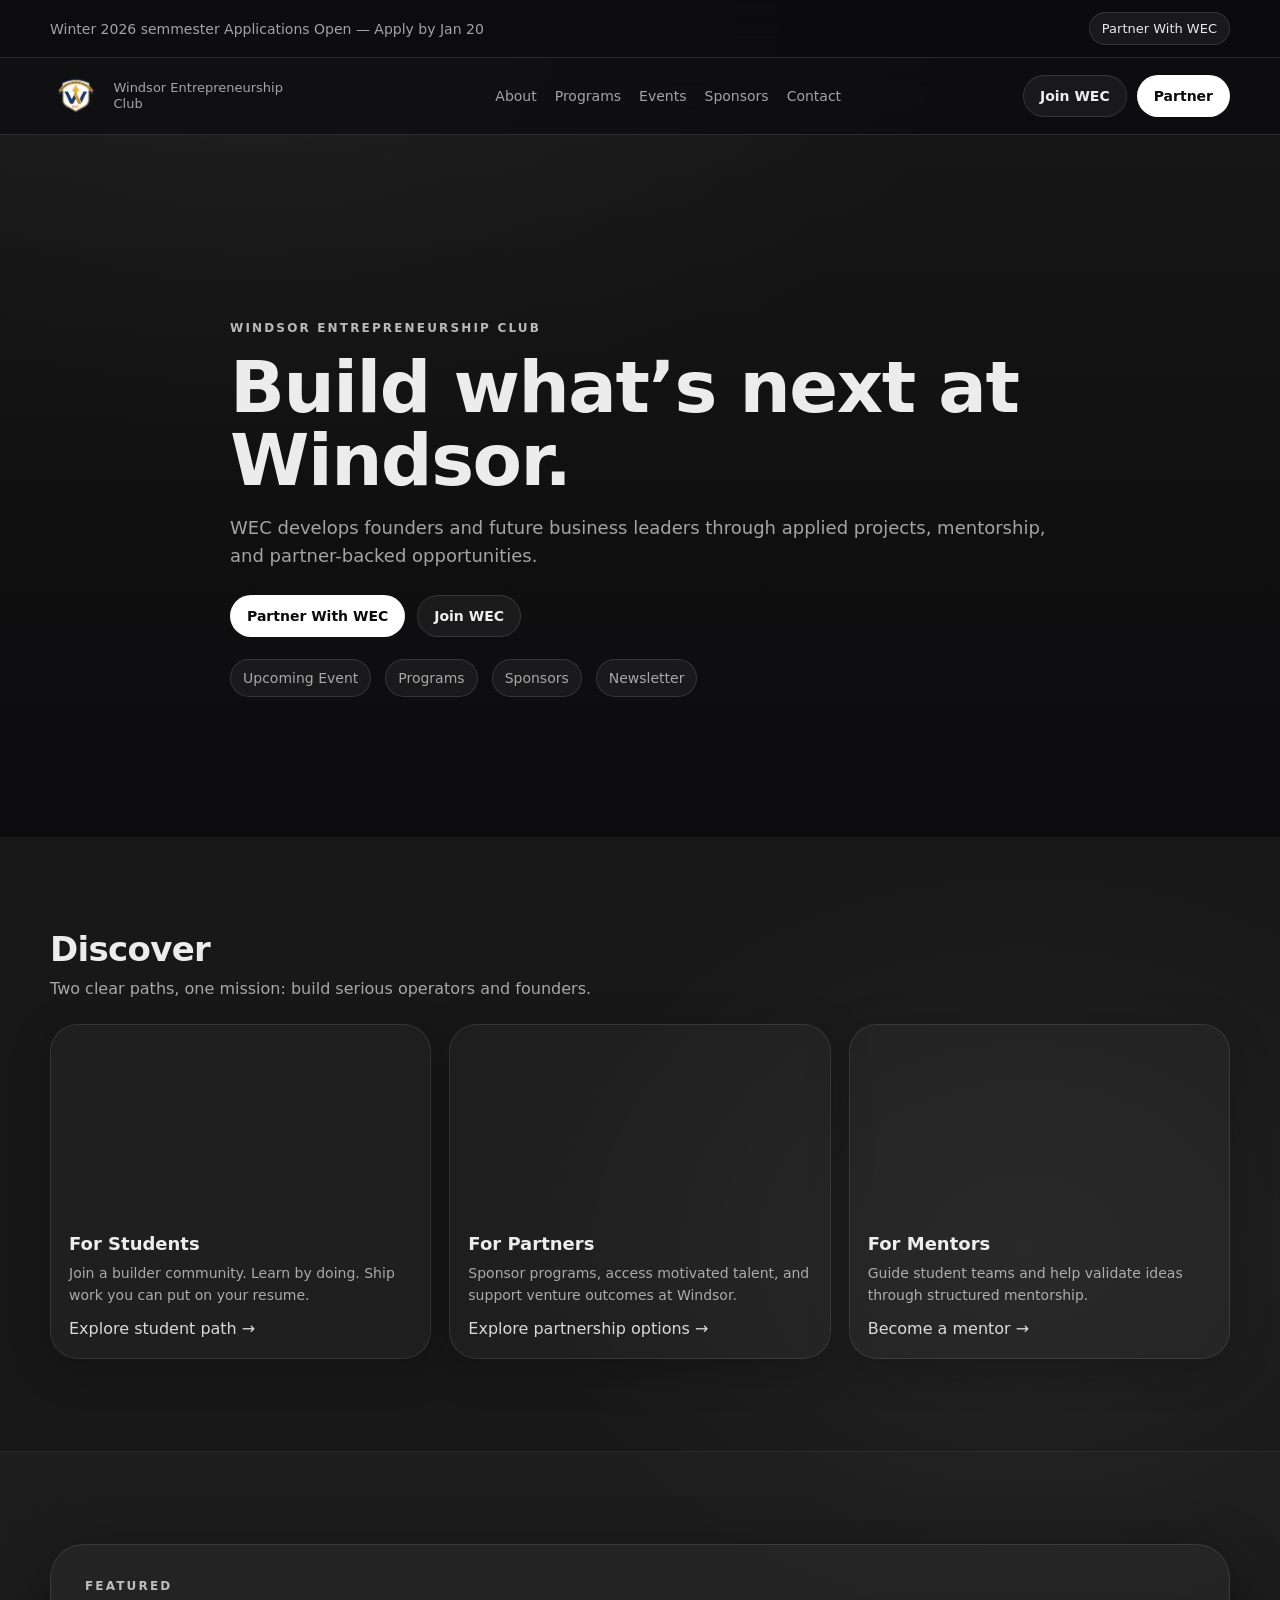
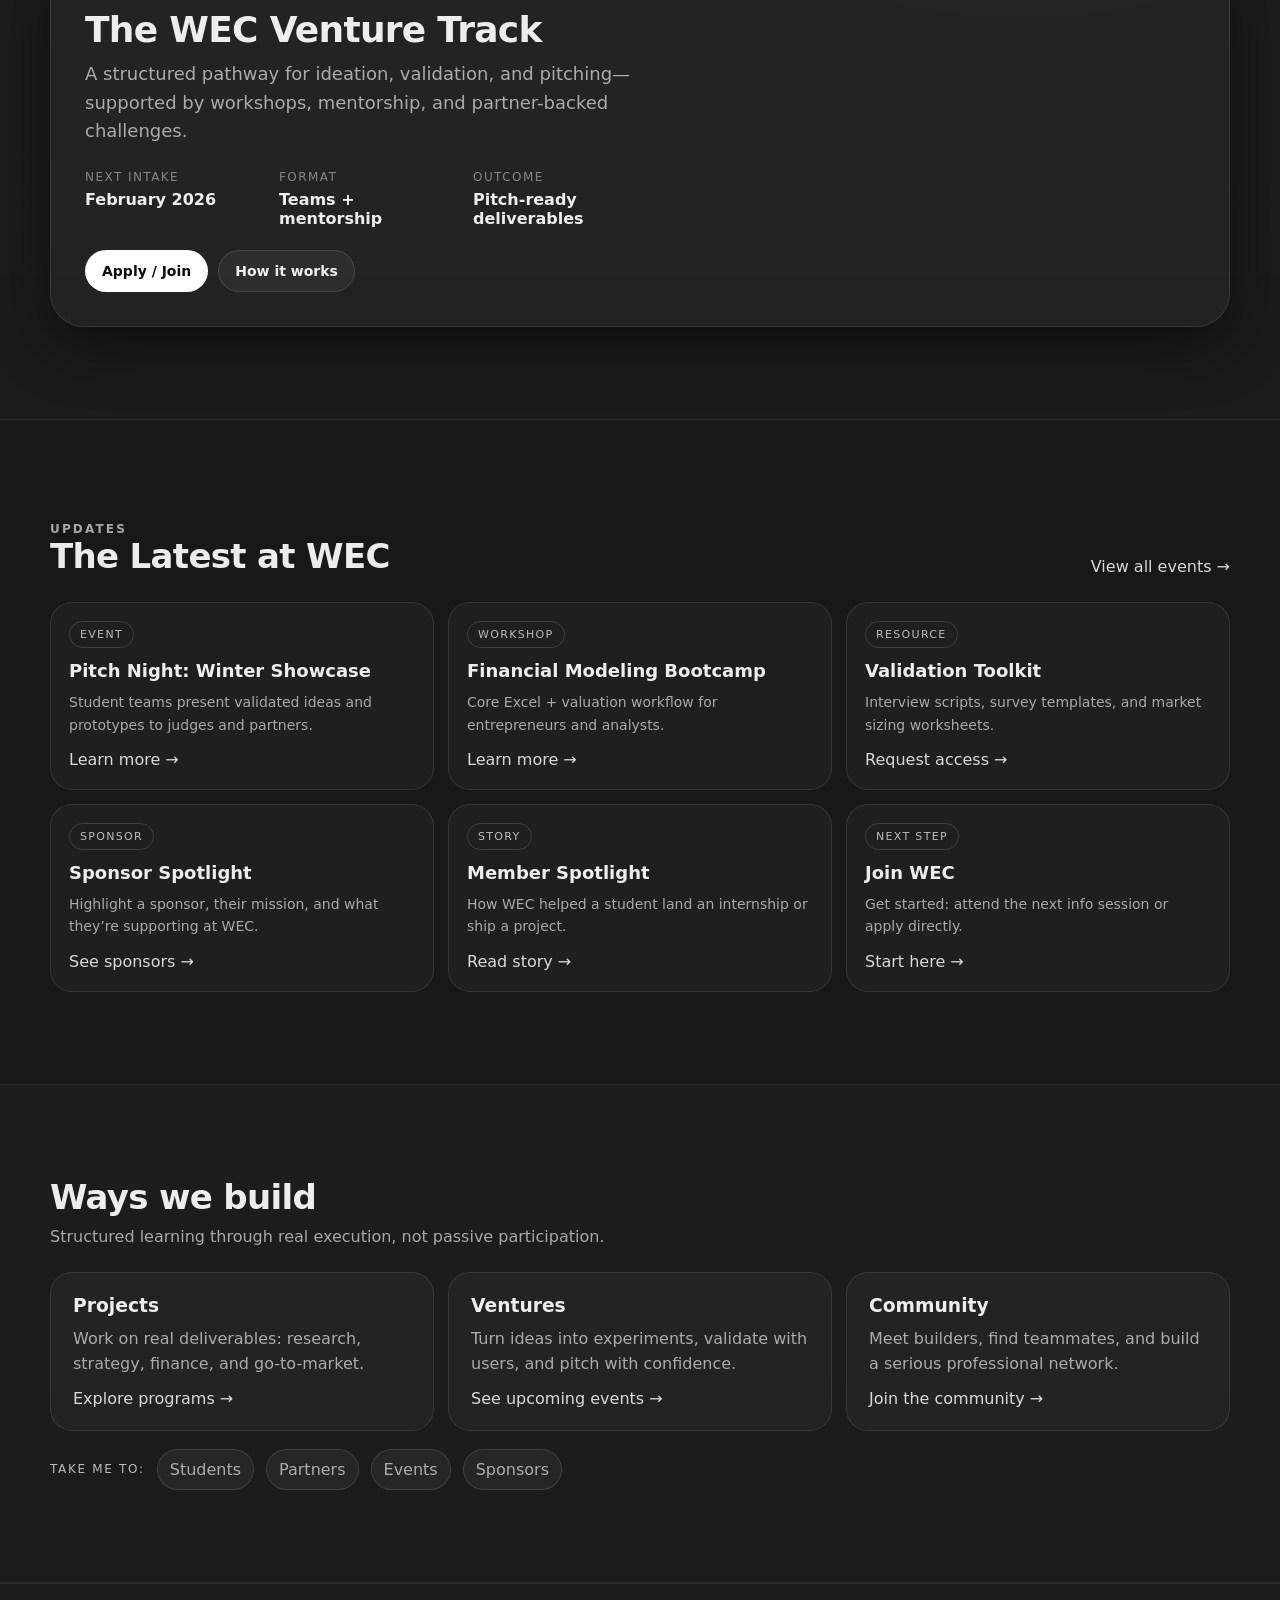
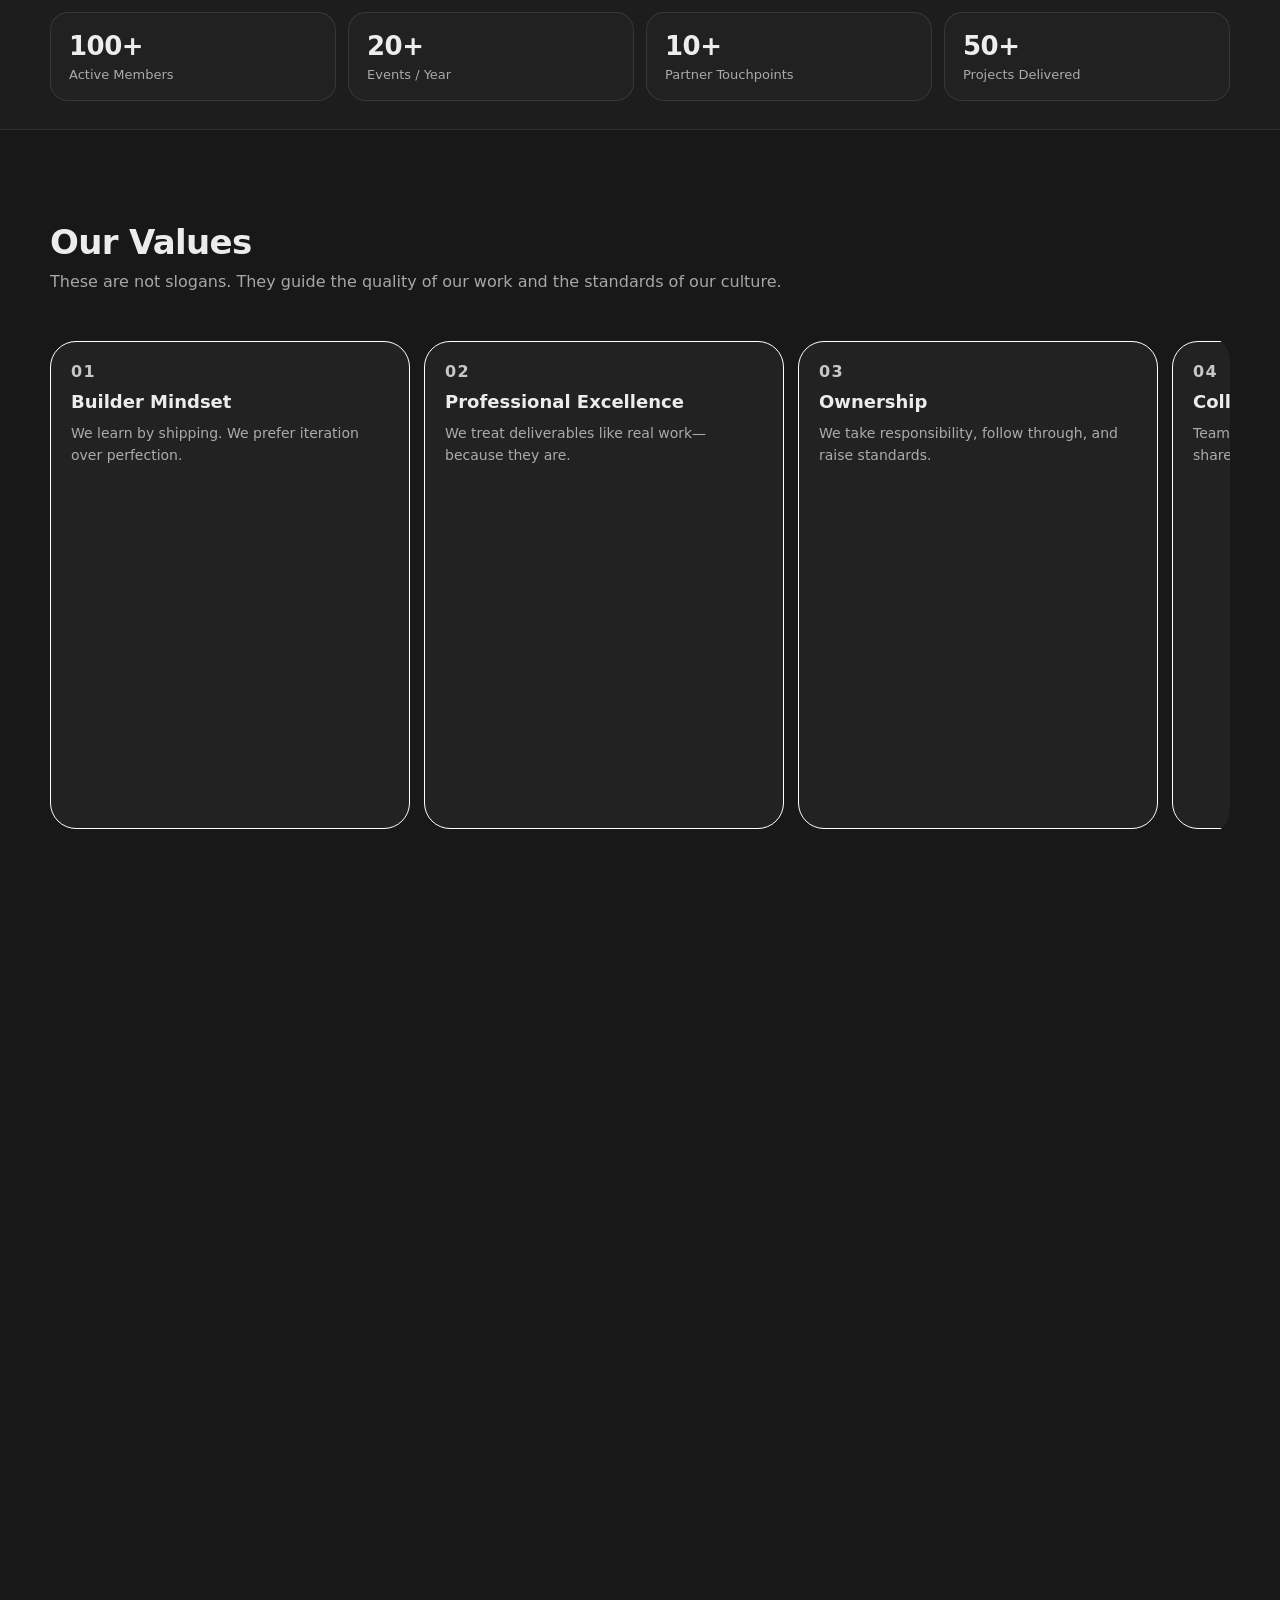
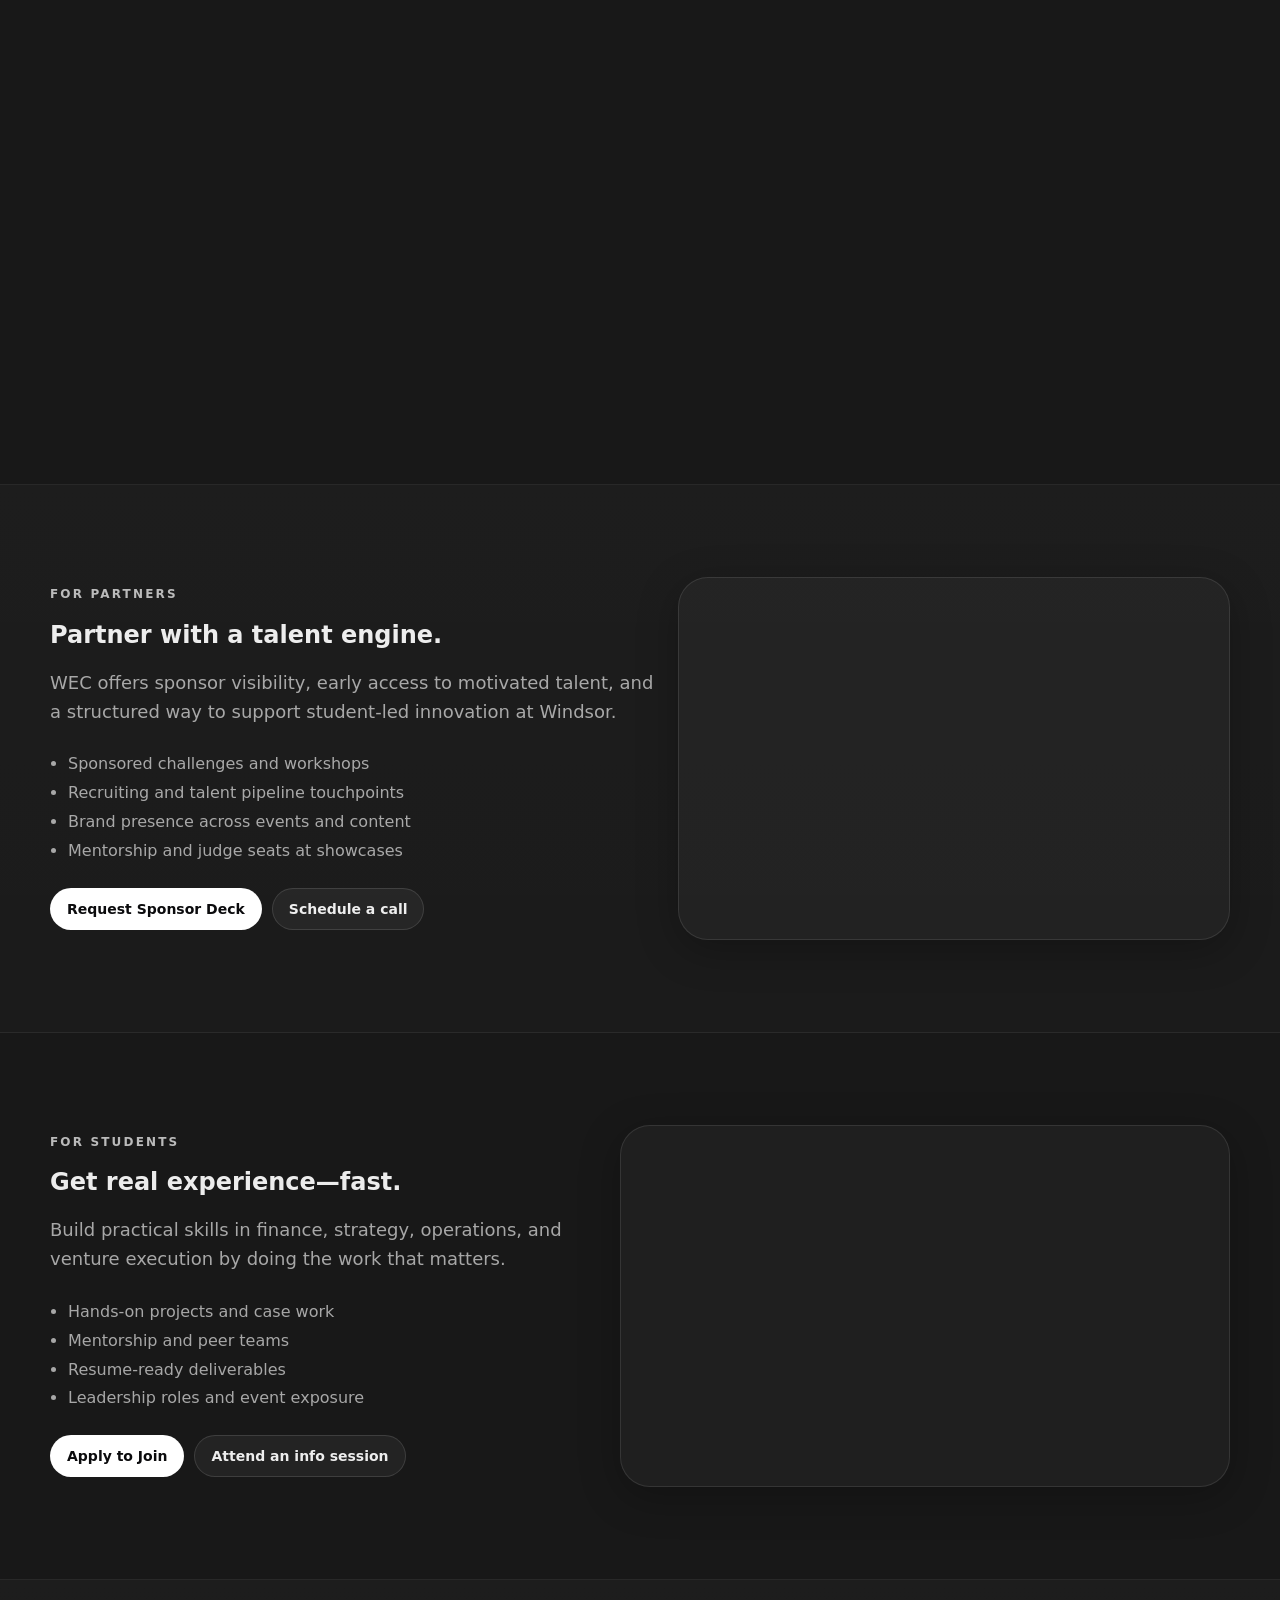
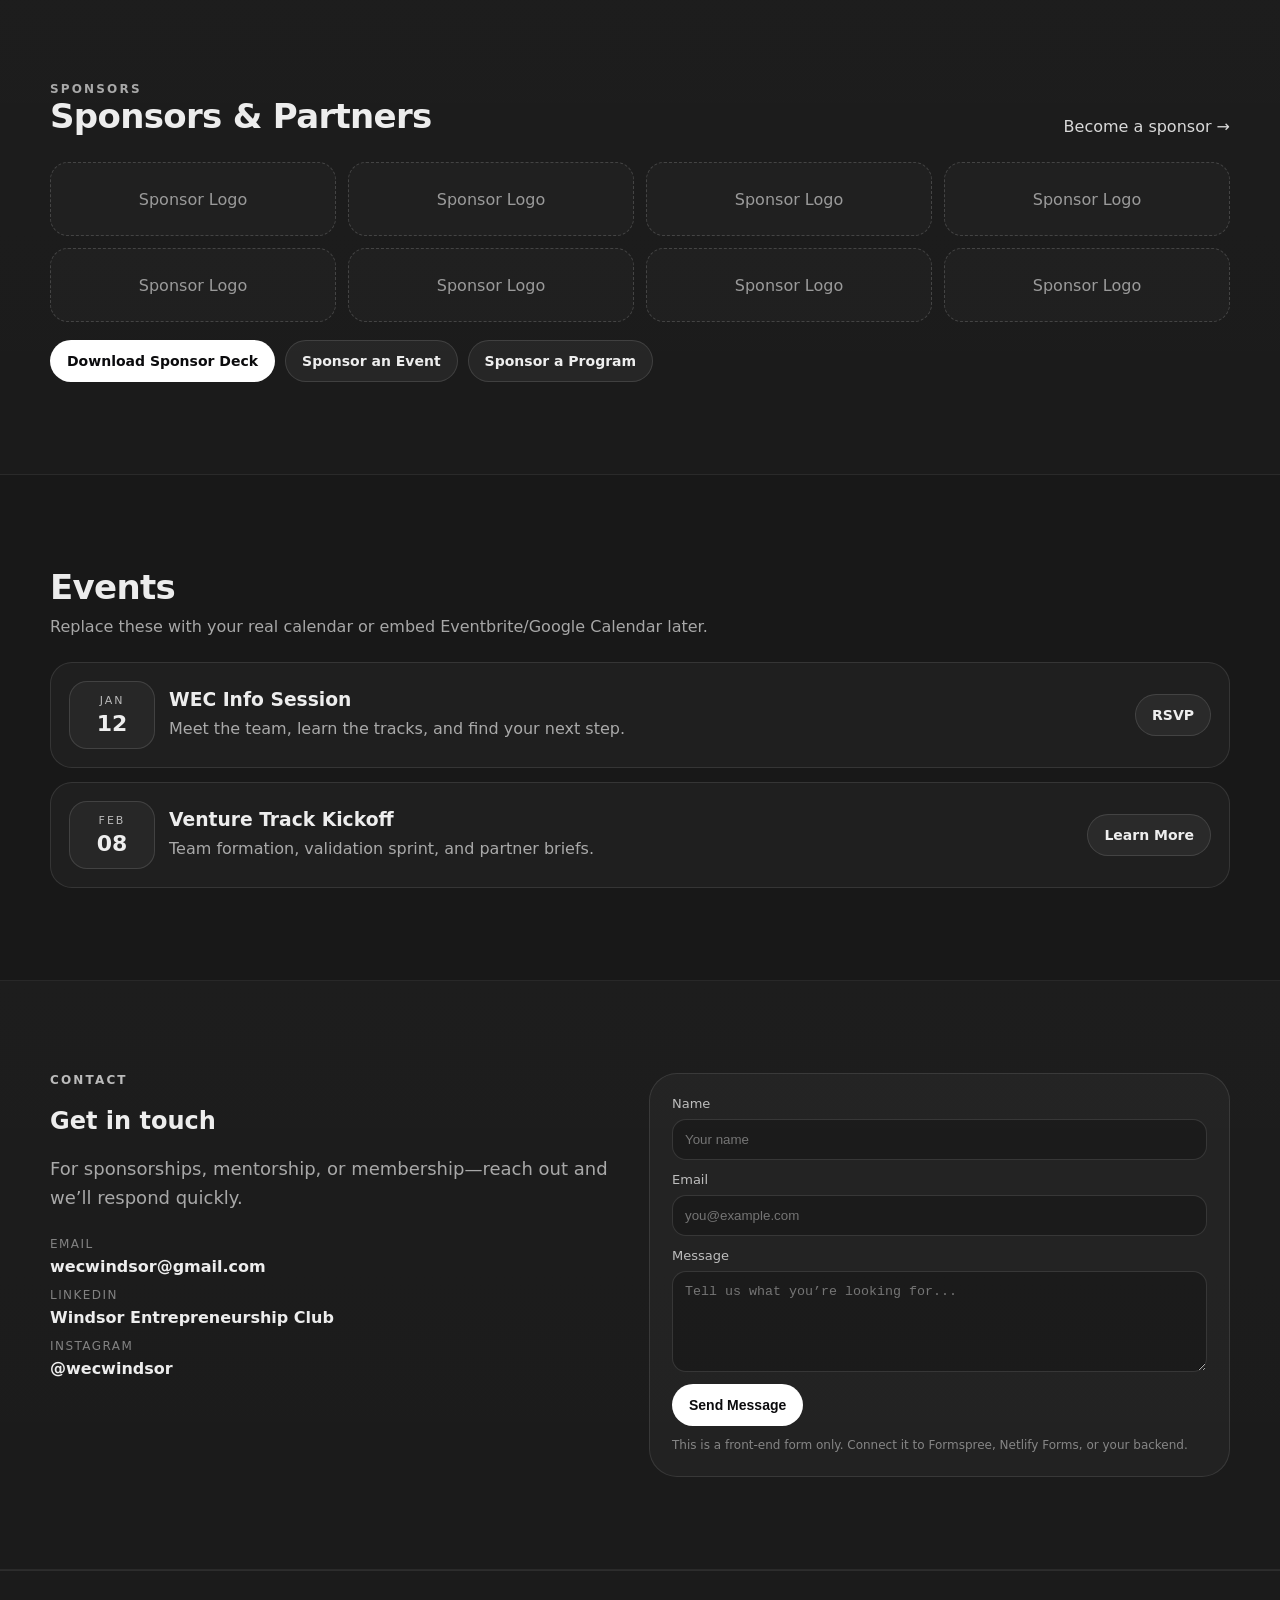
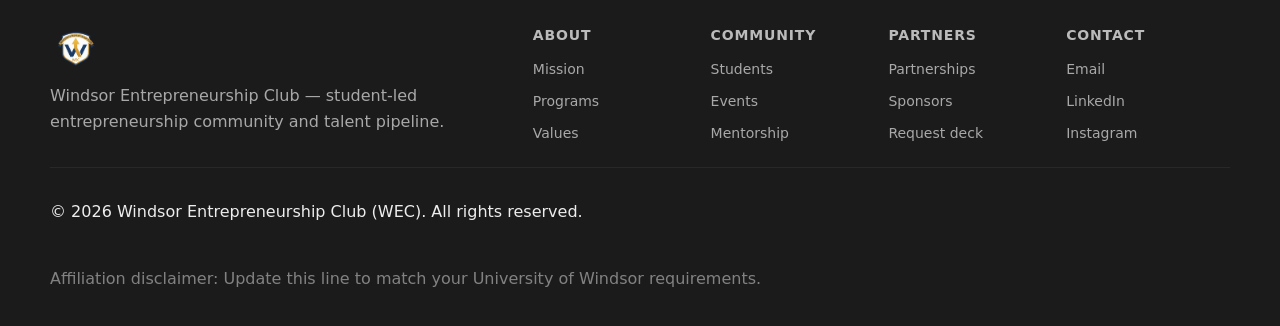
==== commit 301f12f9: "Update index.html" ====
--- a/index.html
+++ b/index.html
@@ -9,7 +9,7 @@
   <link rel="preconnect" href="https://fonts.gstatic.com" crossorigin>
   <!-- You can swap this for your preferred font -->
   <link href="https://fonts.googleapis.com/css2?family=Inter:wght@300;400;500;600;700&display=swap" rel="stylesheet">
-  <link rel="stylesheet" href="styles.css" />
+  <link rel="stylesheet" href="styles.css?=4" />
 </head>
 
 <body>
@@ -462,7 +462,7 @@
           <p class="lead">For sponsorships, mentorship, or membership—reach out and we’ll respond quickly.</p>
 
           <div class="contact__meta">
-            <div><span class="meta__label">Email</span><span class="meta__value">wec@uwindsor.ca</span></div>
+            <div><span class="meta__label">Email</span><span class="meta__value">wecwindsor@gmail.com</span></div>
             <div><span class="meta__label">LinkedIn</span><span class="meta__value">Windsor Entrepreneurship Club</span></div>
             <div><span class="meta__label">Instagram</span><span class="meta__value">@wecwindsor</span></div>
           </div>
@@ -540,3 +540,5 @@
   <script src="script.js"></script>
 </body>
 </html>
+
+
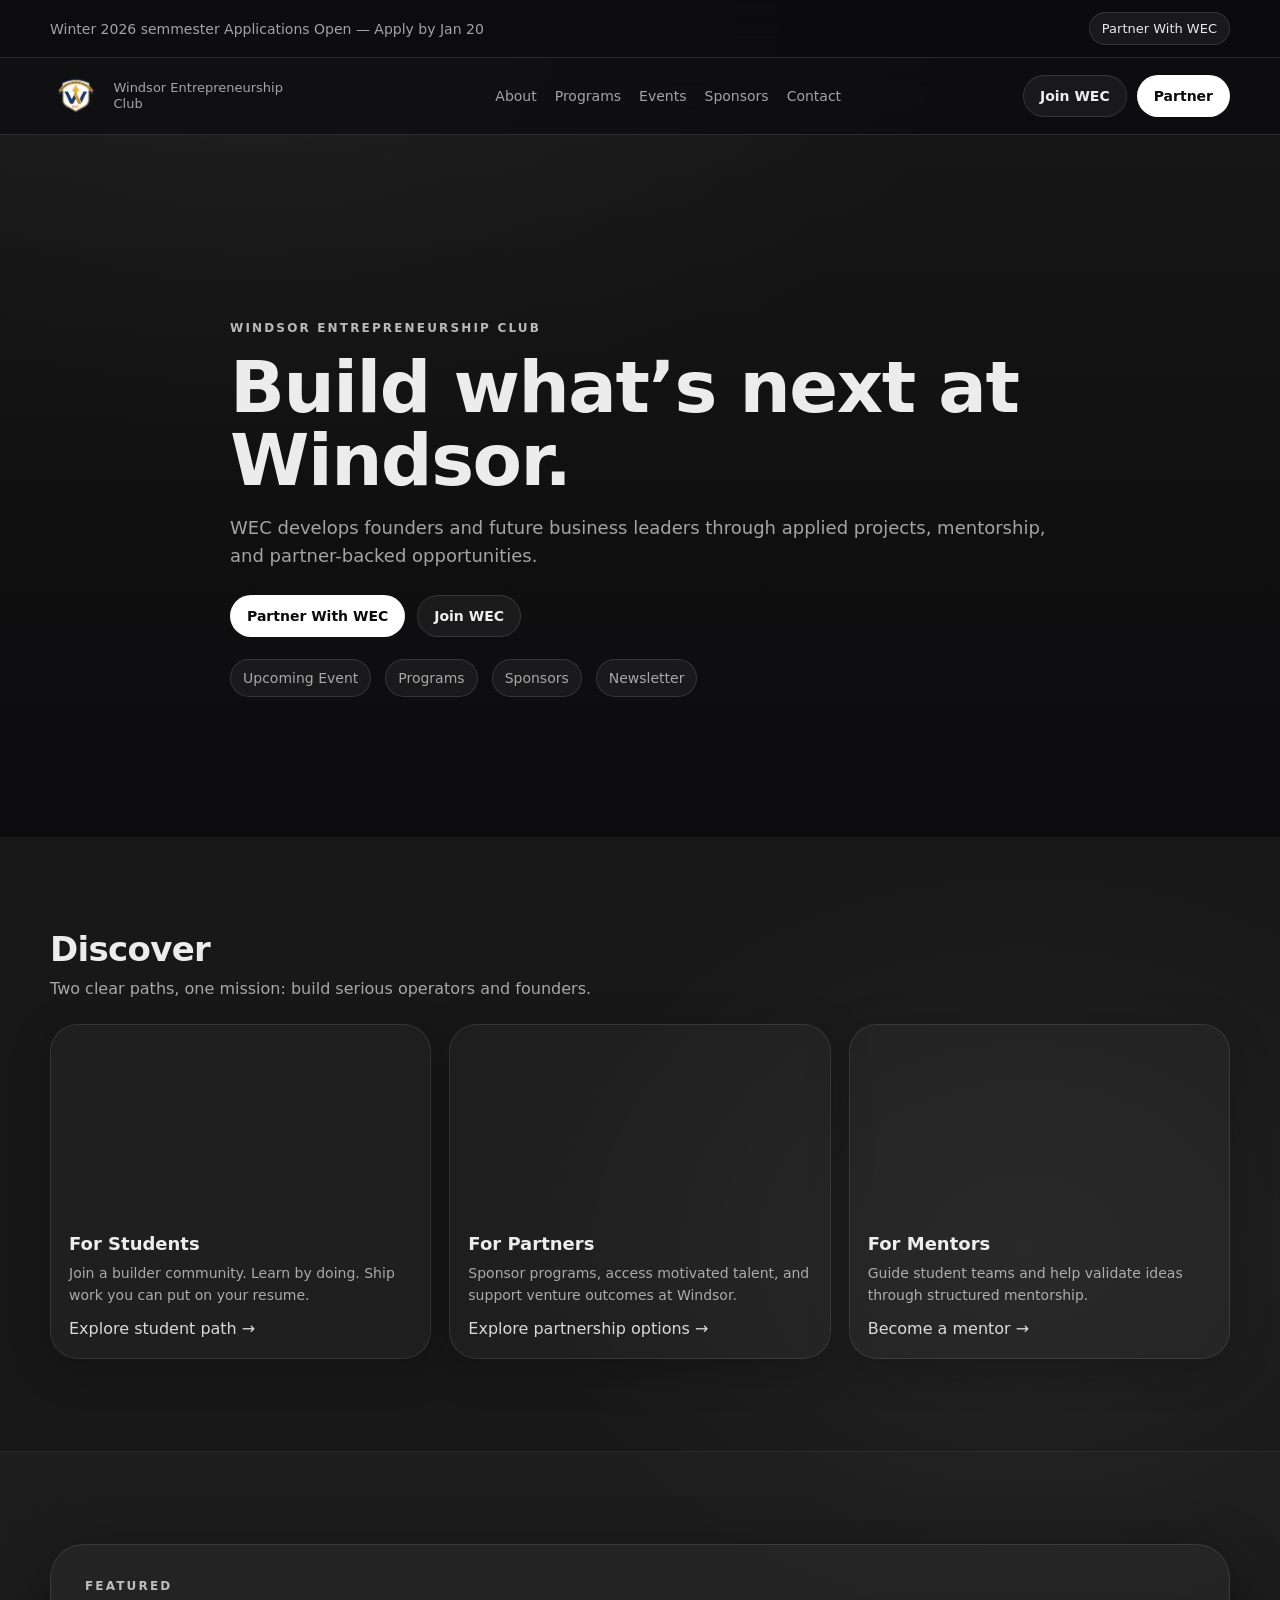
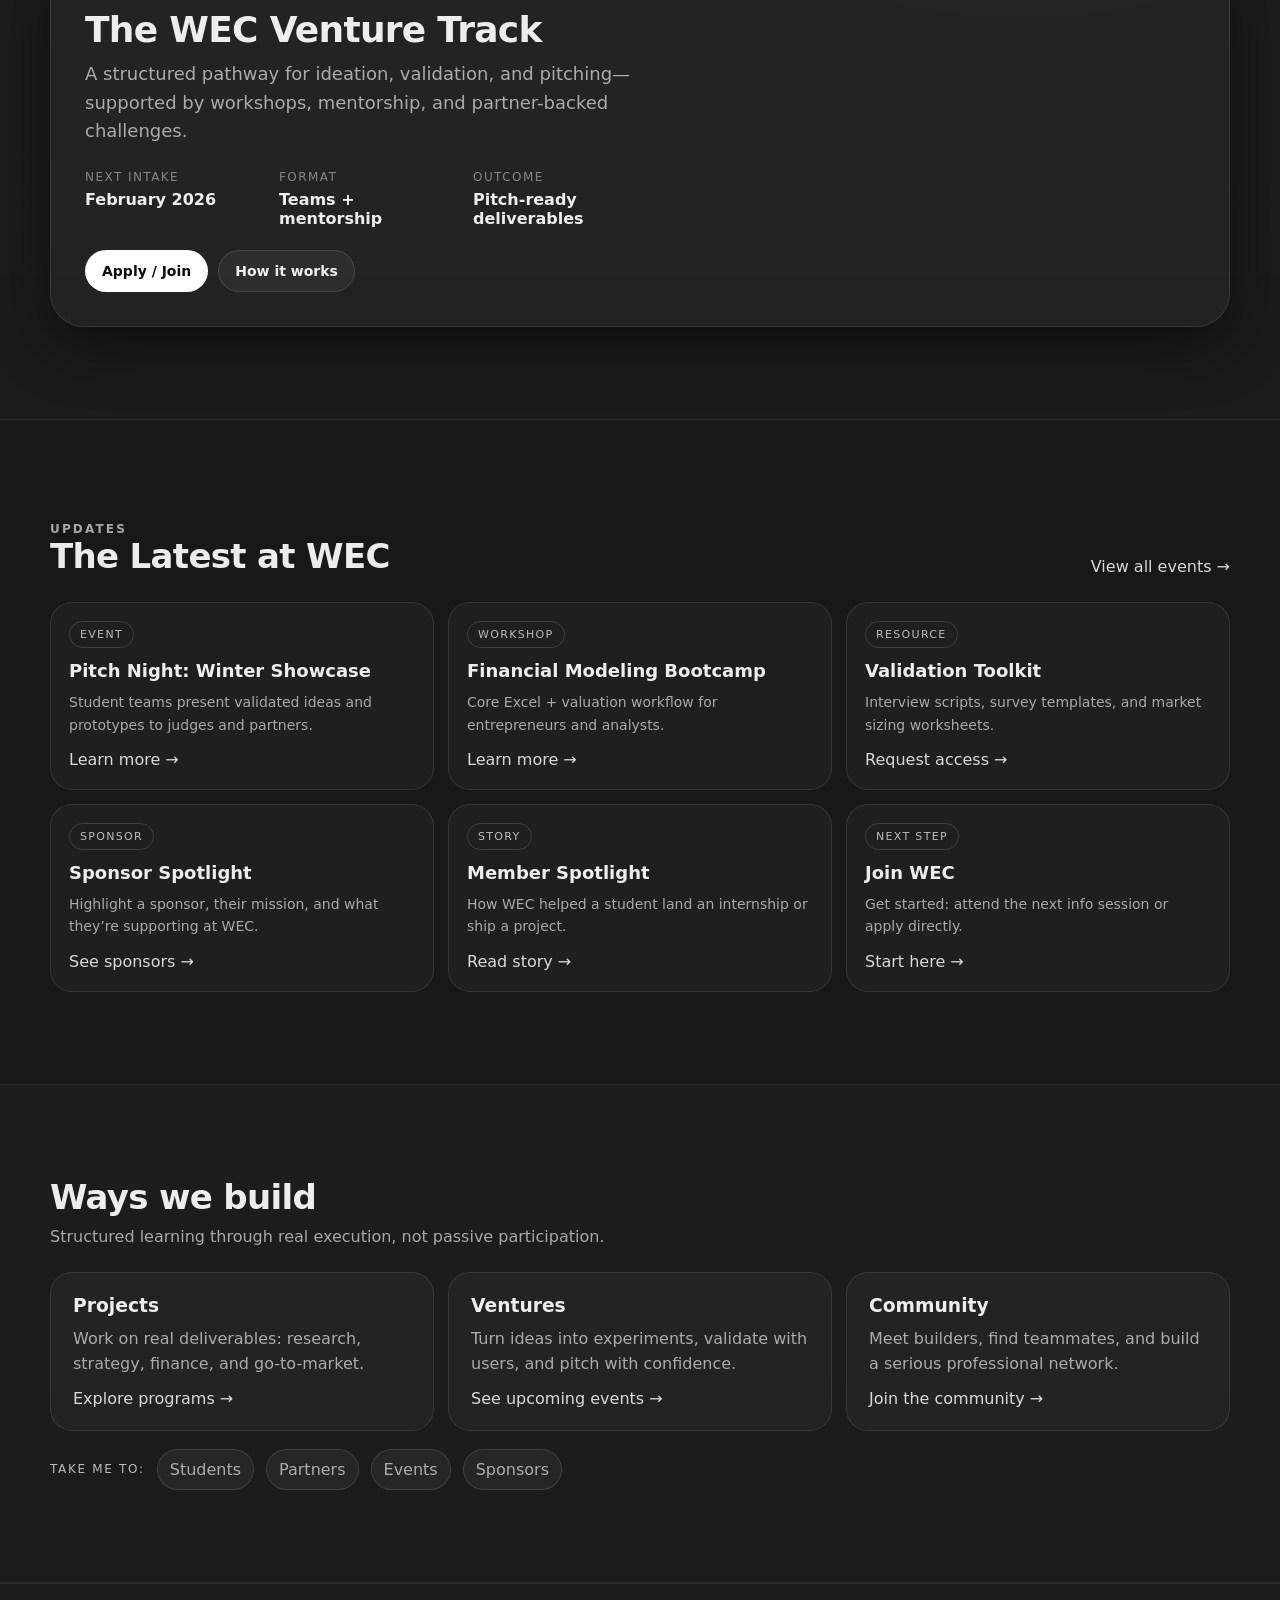
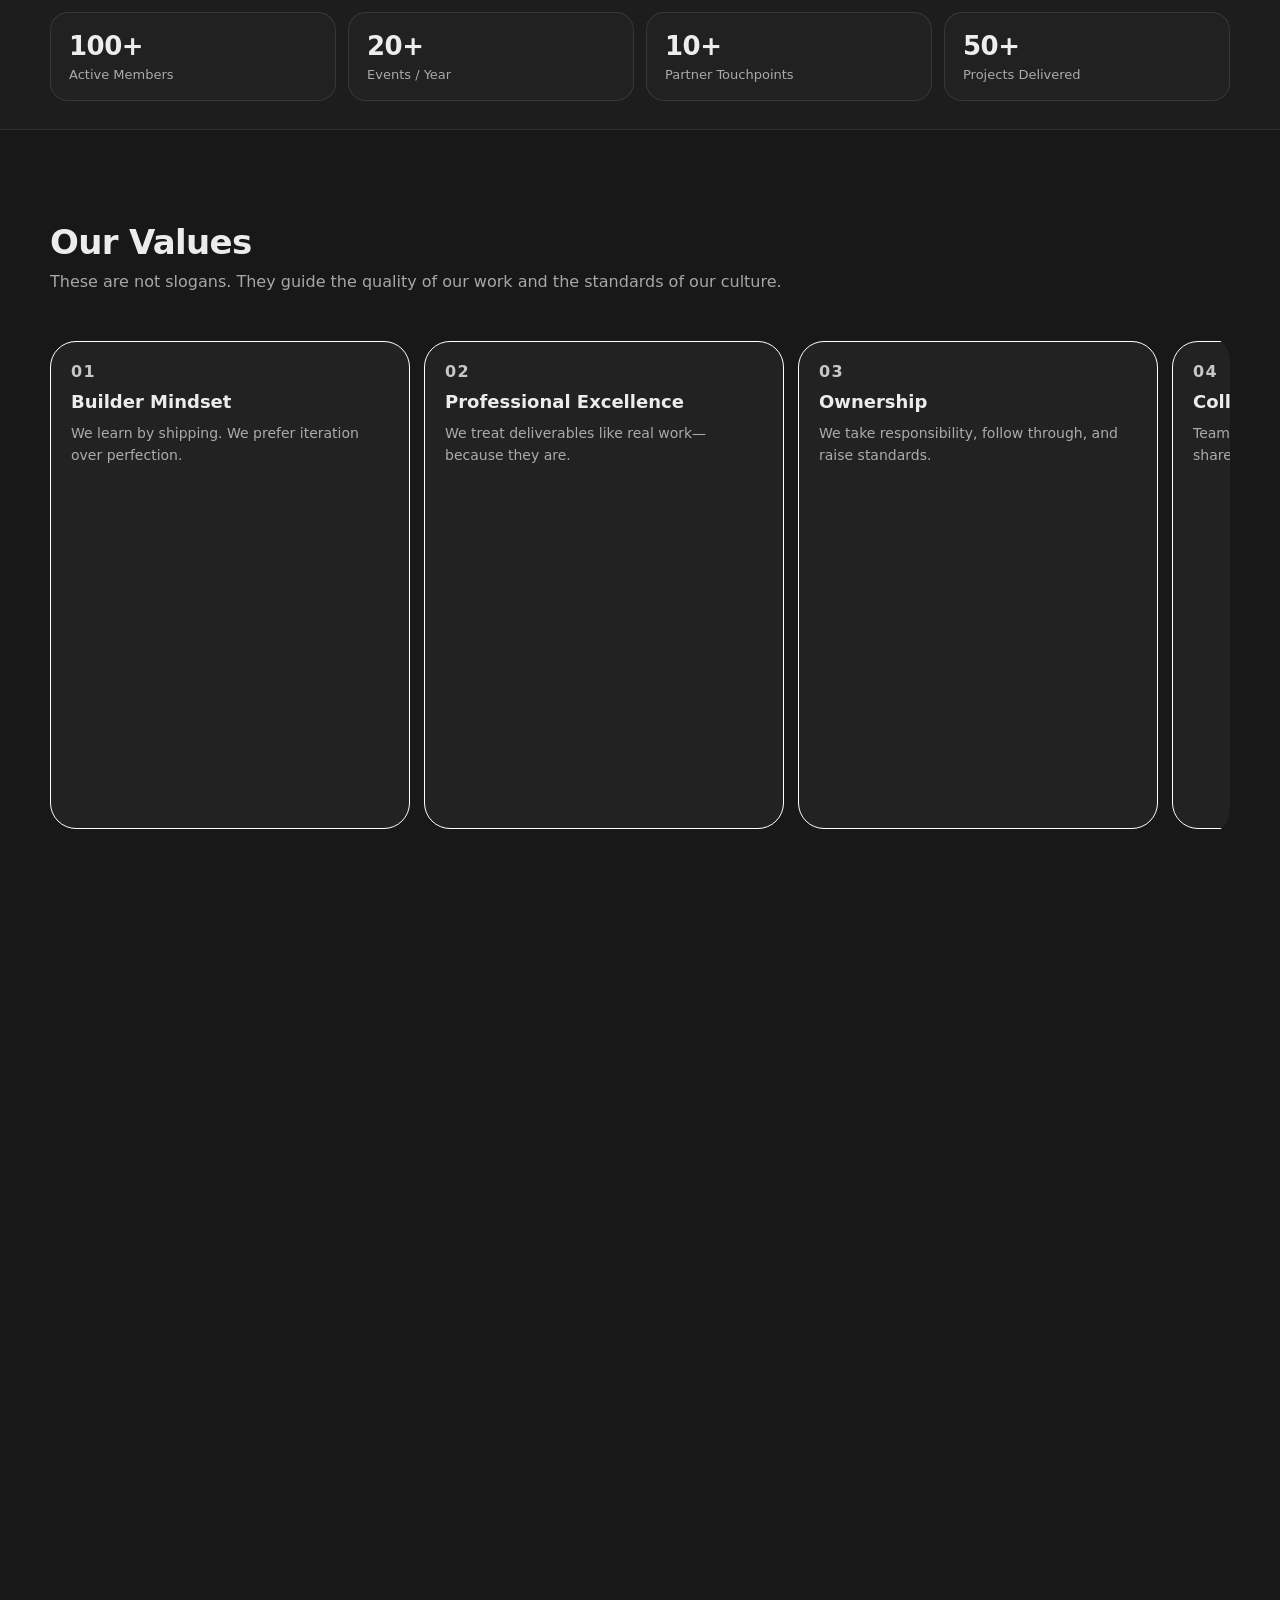
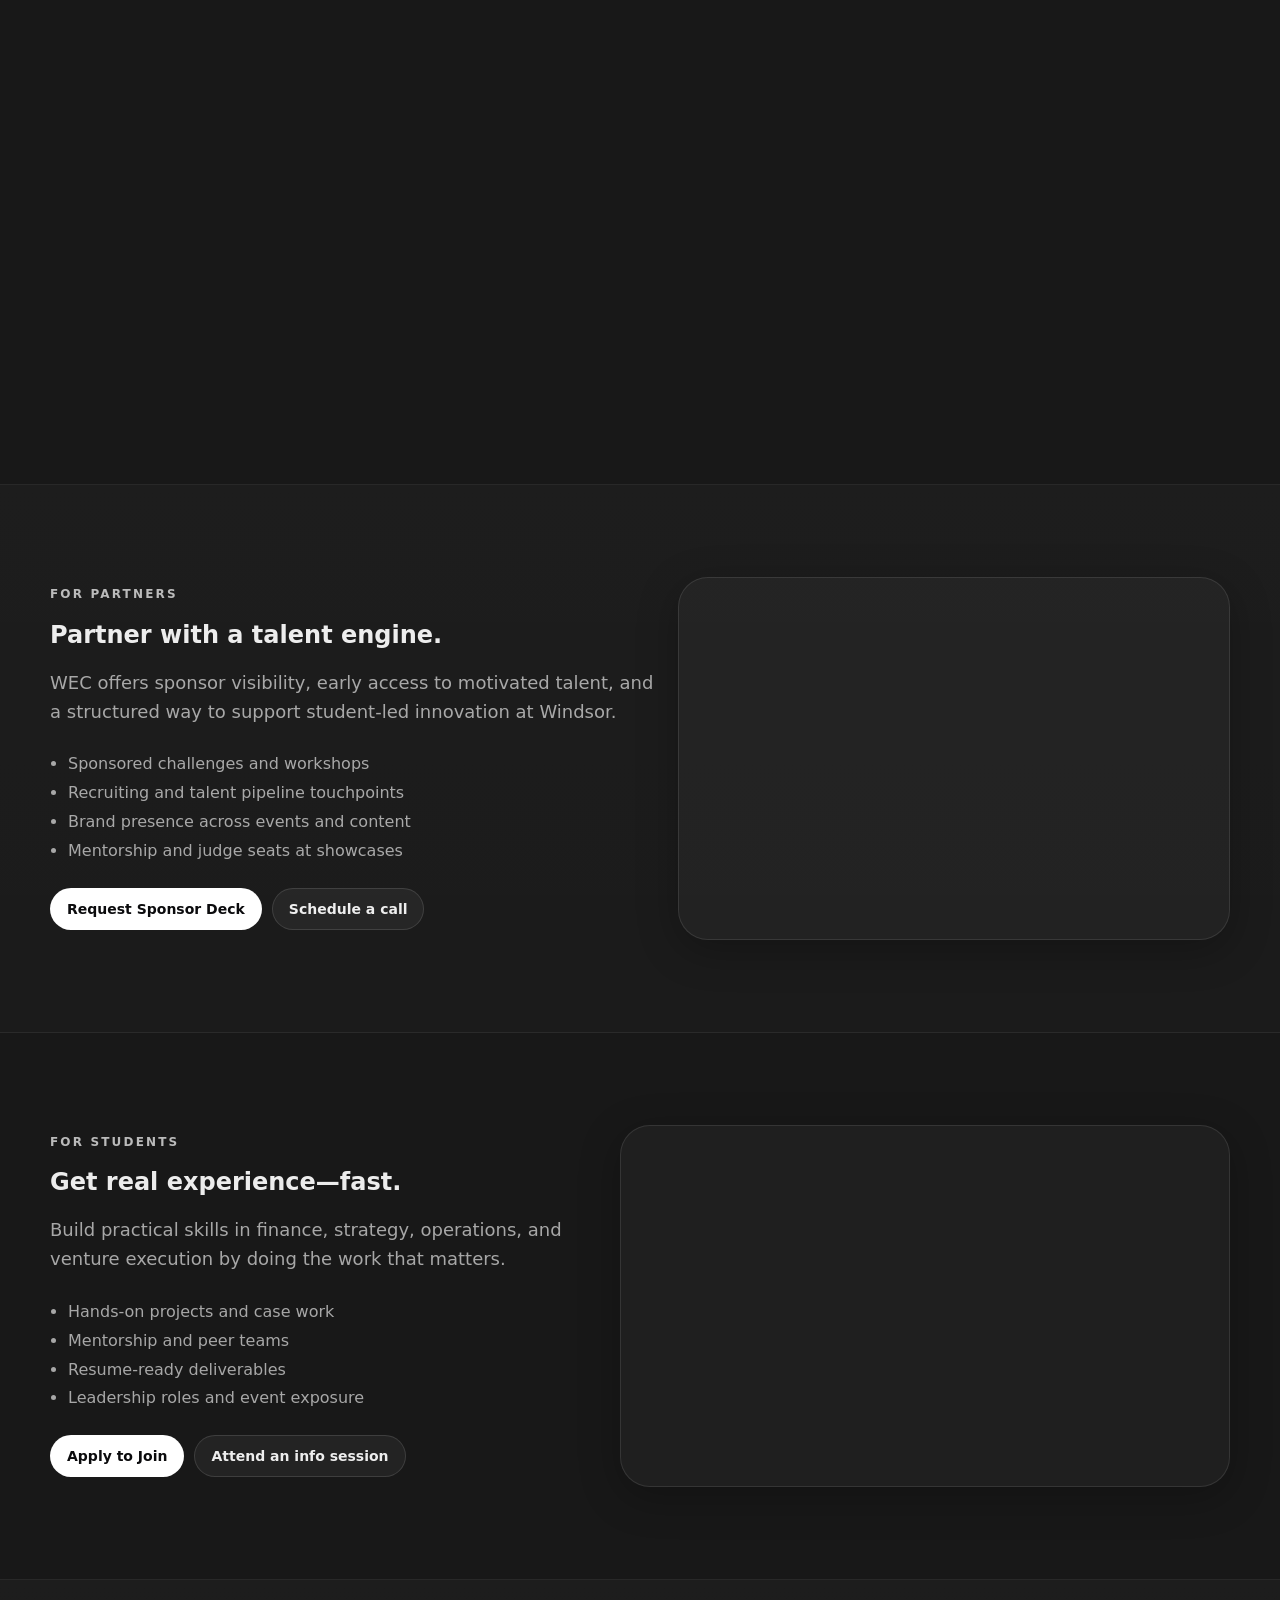
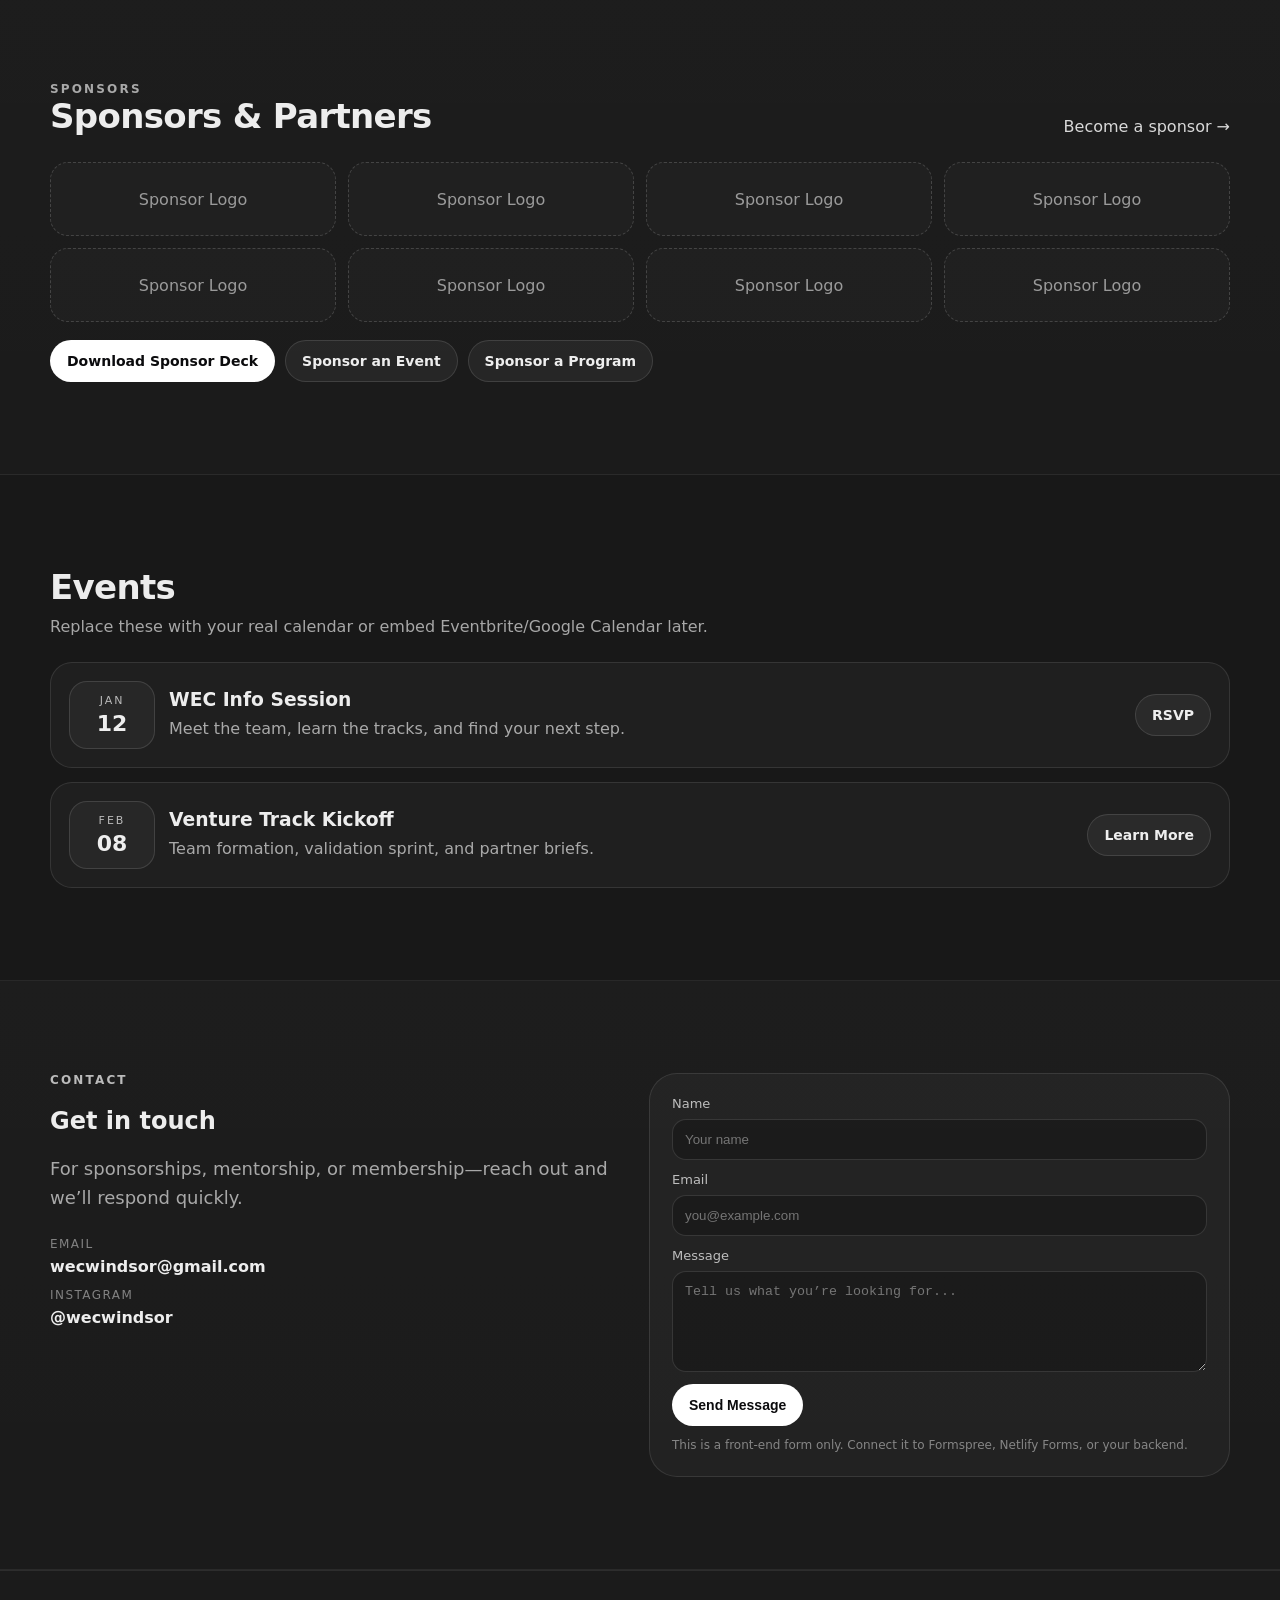
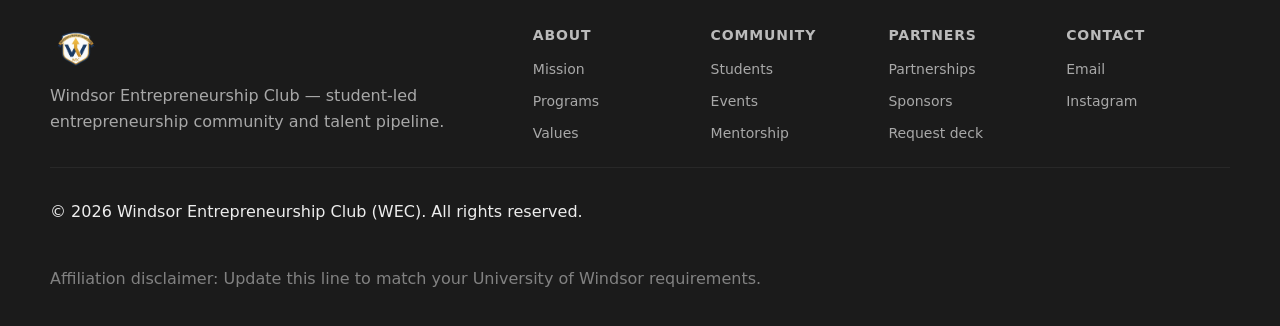
==== commit be2db044: "Update index.html" ====
--- a/index.html
+++ b/index.html
@@ -463,7 +463,7 @@
 
           <div class="contact__meta">
             <div><span class="meta__label">Email</span><span class="meta__value">wecwindsor@gmail.com</span></div>
-            <div><span class="meta__label">LinkedIn</span><span class="meta__value">Windsor Entrepreneurship Club</span></div>
+            <!--<div><span class="meta__label">LinkedIn</span><span class="meta__value">Windsor Entrepreneurship Club</span></div>-->
             <div><span class="meta__label">Instagram</span><span class="meta__value">@wecwindsor</span></div>
           </div>
         </div>
@@ -525,7 +525,7 @@
         <div class="footer__col">
           <h4>Contact</h4>
           <a href="#contact">Email</a>
-          <a href="#contact">LinkedIn</a>
+          <!--<a href="#contact">LinkedIn</a>-->
           <a href="#contact">Instagram</a>
         </div>
       </div>
@@ -542,3 +542,4 @@
 </html>
 
 
+
